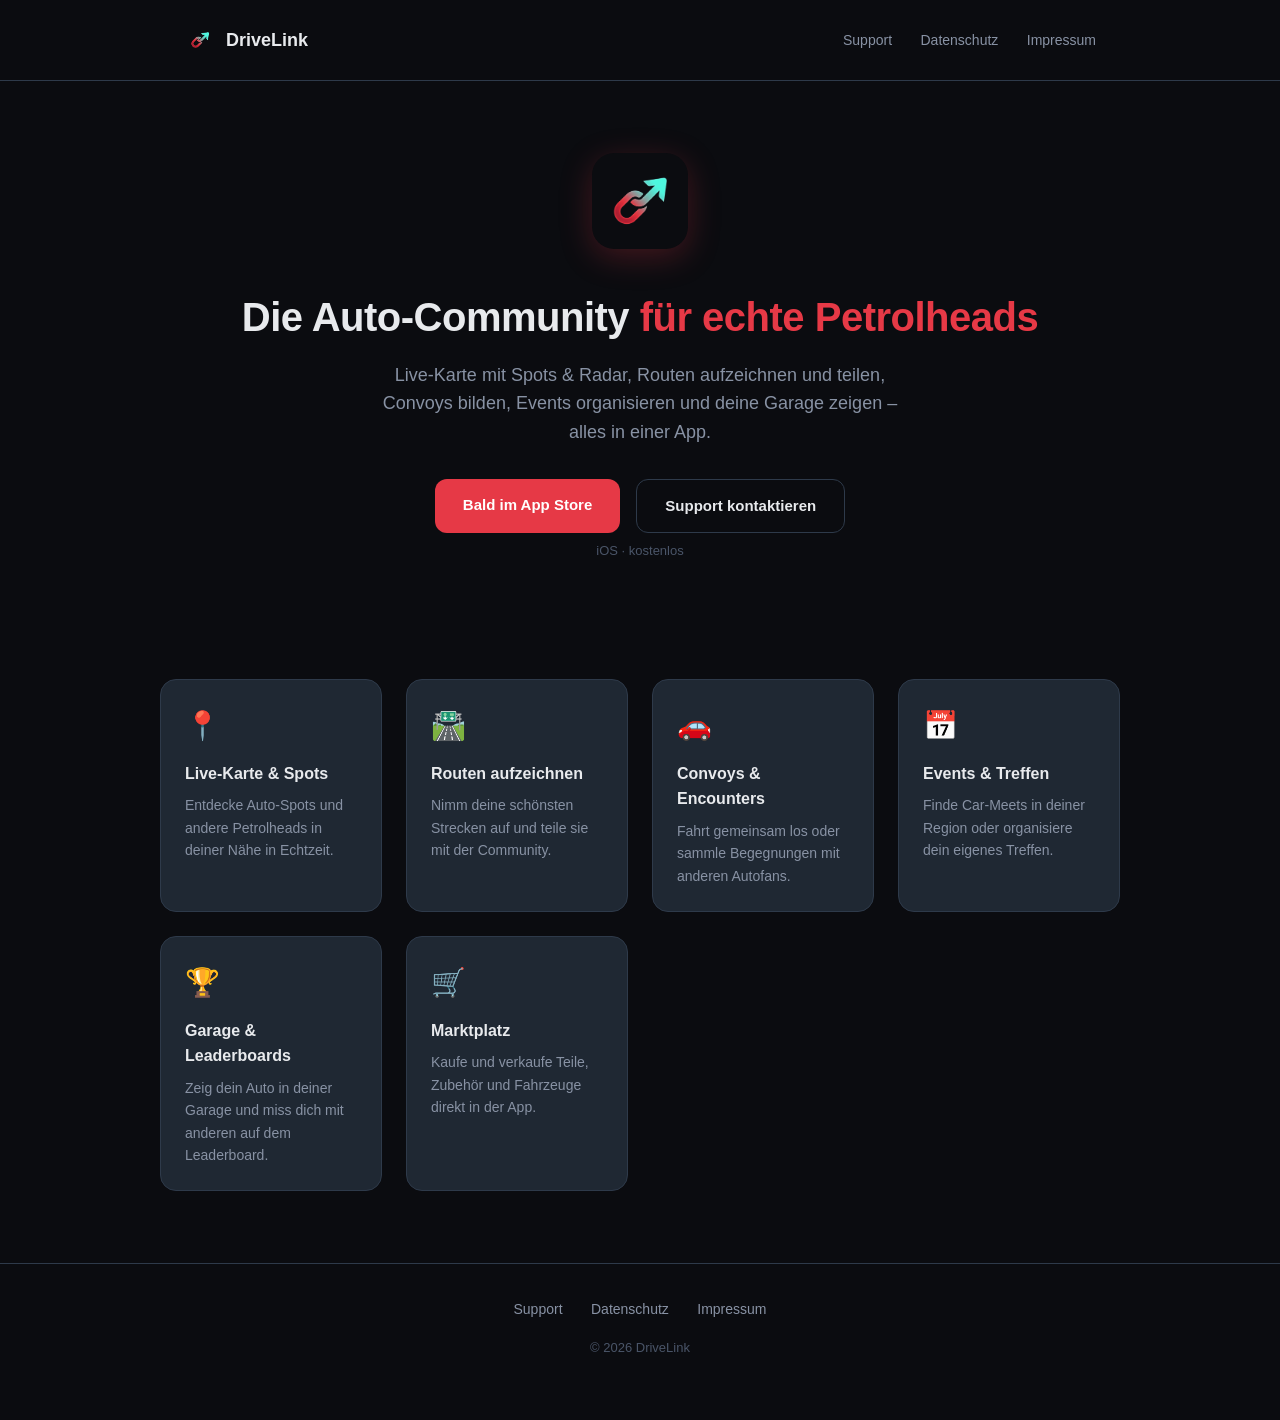
==== index.html @ 8417117f "Initial DriveLink landing page (Support, Datenschutz, Impressum)" ====
<!DOCTYPE html>
<html lang="de">
<head>
  <meta charset="UTF-8">
  <meta name="viewport" content="width=device-width, initial-scale=1.0">
  <title>DriveLink – Die Auto-Community für echte Petrolheads</title>
  <meta name="description" content="DriveLink ist die Social-App für Autoenthusiasten: Live-Karte mit Spots, Routen teilen, Convoys, Events, Garage und mehr.">
  <link rel="icon" type="image/png" href="assets/drivelink-logo.png">
  <link rel="apple-touch-icon" href="assets/drivelink-logo.png">
  <link rel="stylesheet" href="styles.css">
</head>
<body>

  <header class="site">
    <div class="wrap">
      <div class="brand">
        <img src="assets/drivelink-logo.png" alt="DriveLink Logo">
        DriveLink
      </div>
      <nav class="site">
        <a href="support.html">Support</a>
        <a href="datenschutz.html">Datenschutz</a>
        <a href="impressum.html">Impressum</a>
      </nav>
    </div>
  </header>

  <main>
    <section class="hero wrap">
      <img class="logo" src="assets/drivelink-logo.png" alt="DriveLink App Icon">
      <h1>Die Auto-Community <span>für echte Petrolheads</span></h1>
      <p class="tagline">Live-Karte mit Spots &amp; Radar, Routen aufzeichnen und teilen, Convoys bilden, Events organisieren und deine Garage zeigen – alles in einer App.</p>
      <div class="cta-row">
        <a class="btn btn-primary" href="https://apps.apple.com/app/id6761045574">Bald im App Store</a>
        <a class="btn btn-secondary" href="support.html">Support kontaktieren</a>
      </div>
      <p class="badge">iOS · kostenlos</p>
    </section>

    <section class="features wrap">
      <div class="feature">
        <div class="icon">📍</div>
        <h3>Live-Karte &amp; Spots</h3>
        <p>Entdecke Auto-Spots und andere Petrolheads in deiner Nähe in Echtzeit.</p>
      </div>
      <div class="feature">
        <div class="icon">🛣️</div>
        <h3>Routen aufzeichnen</h3>
        <p>Nimm deine schönsten Strecken auf und teile sie mit der Community.</p>
      </div>
      <div class="feature">
        <div class="icon">🚗</div>
        <h3>Convoys &amp; Encounters</h3>
        <p>Fahrt gemeinsam los oder sammle Begegnungen mit anderen Autofans.</p>
      </div>
      <div class="feature">
        <div class="icon">📅</div>
        <h3>Events &amp; Treffen</h3>
        <p>Finde Car-Meets in deiner Region oder organisiere dein eigenes Treffen.</p>
      </div>
      <div class="feature">
        <div class="icon">🏆</div>
        <h3>Garage &amp; Leaderboards</h3>
        <p>Zeig dein Auto in deiner Garage und miss dich mit anderen auf dem Leaderboard.</p>
      </div>
      <div class="feature">
        <div class="icon">🛒</div>
        <h3>Marktplatz</h3>
        <p>Kaufe und verkaufe Teile, Zubehör und Fahrzeuge direkt in der App.</p>
      </div>
    </section>
  </main>

  <footer class="site">
    <div class="wrap">
      <div class="links">
        <a href="support.html">Support</a>
        <a href="datenschutz.html">Datenschutz</a>
        <a href="impressum.html">Impressum</a>
      </div>
      <p class="copy">© 2026 DriveLink</p>
    </div>
  </footer>

</body>
</html>
---- styles.css ----
:root {
  --dark: #0B0C10;
  --slate: #1F2833;
  --border: #2E3A4A;
  --red: #E63946;
  --teal: #45A29E;
  --text-primary: #E8EAED;
  --text-secondary: #8892A4;
  --text-muted: #4A5568;
}

* { box-sizing: border-box; }

html { scroll-behavior: smooth; }

body {
  margin: 0;
  background: var(--dark);
  color: var(--text-primary);
  font-family: -apple-system, BlinkMacSystemFont, 'Segoe UI', Roboto, Helvetica, Arial, sans-serif;
  line-height: 1.6;
}

a { color: var(--teal); text-decoration: none; }
a:hover { text-decoration: underline; }

.wrap {
  max-width: 960px;
  margin: 0 auto;
  padding: 0 24px;
}

header.site {
  padding: 24px 0;
  border-bottom: 1px solid var(--border);
}

header.site .wrap {
  display: flex;
  align-items: center;
  justify-content: space-between;
}

.brand {
  display: flex;
  align-items: center;
  gap: 10px;
  font-weight: 700;
  font-size: 18px;
  color: var(--text-primary);
}

.brand img { width: 32px; height: 32px; border-radius: 8px; }

nav.site a {
  color: var(--text-secondary);
  margin-left: 24px;
  font-size: 14px;
  font-weight: 500;
}
nav.site a:hover { color: var(--text-primary); text-decoration: none; }

.hero {
  padding: 72px 0 56px;
  text-align: center;
}

.hero img.logo {
  width: 96px;
  height: 96px;
  border-radius: 22px;
  margin-bottom: 28px;
  box-shadow: 0 8px 32px rgba(230, 57, 70, 0.25);
}

.hero h1 {
  font-size: 40px;
  font-weight: 800;
  margin: 0 0 12px;
  letter-spacing: -0.5px;
}

.hero h1 span { color: var(--red); }

.hero p.tagline {
  font-size: 18px;
  color: var(--text-secondary);
  max-width: 520px;
  margin: 0 auto 32px;
}

.cta-row {
  display: flex;
  gap: 16px;
  justify-content: center;
  flex-wrap: wrap;
}

.btn {
  display: inline-block;
  padding: 14px 28px;
  border-radius: 12px;
  font-weight: 700;
  font-size: 15px;
}

.btn-primary {
  background: var(--red);
  color: #fff;
}
.btn-primary:hover { background: #C1121F; text-decoration: none; }

.btn-secondary {
  background: transparent;
  color: var(--text-primary);
  border: 1px solid var(--border);
}
.btn-secondary:hover { border-color: var(--teal); text-decoration: none; }

.badge {
  display: inline-block;
  margin-top: 8px;
  font-size: 13px;
  color: var(--text-muted);
}

.features {
  padding: 48px 0 72px;
  display: grid;
  grid-template-columns: repeat(auto-fit, minmax(220px, 1fr));
  gap: 24px;
}

.feature {
  background: var(--slate);
  border: 1px solid var(--border);
  border-radius: 16px;
  padding: 24px;
}

.feature .icon {
  font-size: 28px;
  margin-bottom: 12px;
}

.feature h3 {
  margin: 0 0 8px;
  font-size: 16px;
  color: var(--text-primary);
}

.feature p {
  margin: 0;
  font-size: 14px;
  color: var(--text-secondary);
}

footer.site {
  border-top: 1px solid var(--border);
  padding: 32px 0 48px;
  text-align: center;
}

footer.site .links a {
  margin: 0 12px;
  font-size: 14px;
  color: var(--text-secondary);
}

footer.site .copy {
  margin-top: 16px;
  font-size: 13px;
  color: var(--text-muted);
}

/* Content pages (Support, Datenschutz, Impressum) */
main.page {
  padding: 56px 0 80px;
}

main.page h1 {
  font-size: 32px;
  margin-bottom: 8px;
}

main.page .updated {
  color: var(--text-muted);
  font-size: 13px;
  margin-bottom: 40px;
}

main.page h2 {
  font-size: 20px;
  margin-top: 40px;
  color: var(--text-primary);
  border-bottom: 1px solid var(--border);
  padding-bottom: 8px;
}

main.page p, main.page li {
  color: var(--text-secondary);
  font-size: 15px;
}

main.page a { color: var(--teal); }

main.page ul { padding-left: 20px; }

.contact-box {
  background: var(--slate);
  border: 1px solid var(--border);
  border-radius: 16px;
  padding: 24px;
  margin-top: 16px;
}

.contact-box a { font-weight: 600; }

@media (max-width: 600px) {
  .hero h1 { font-size: 30px; }
  .hero { padding: 48px 0 40px; }
}
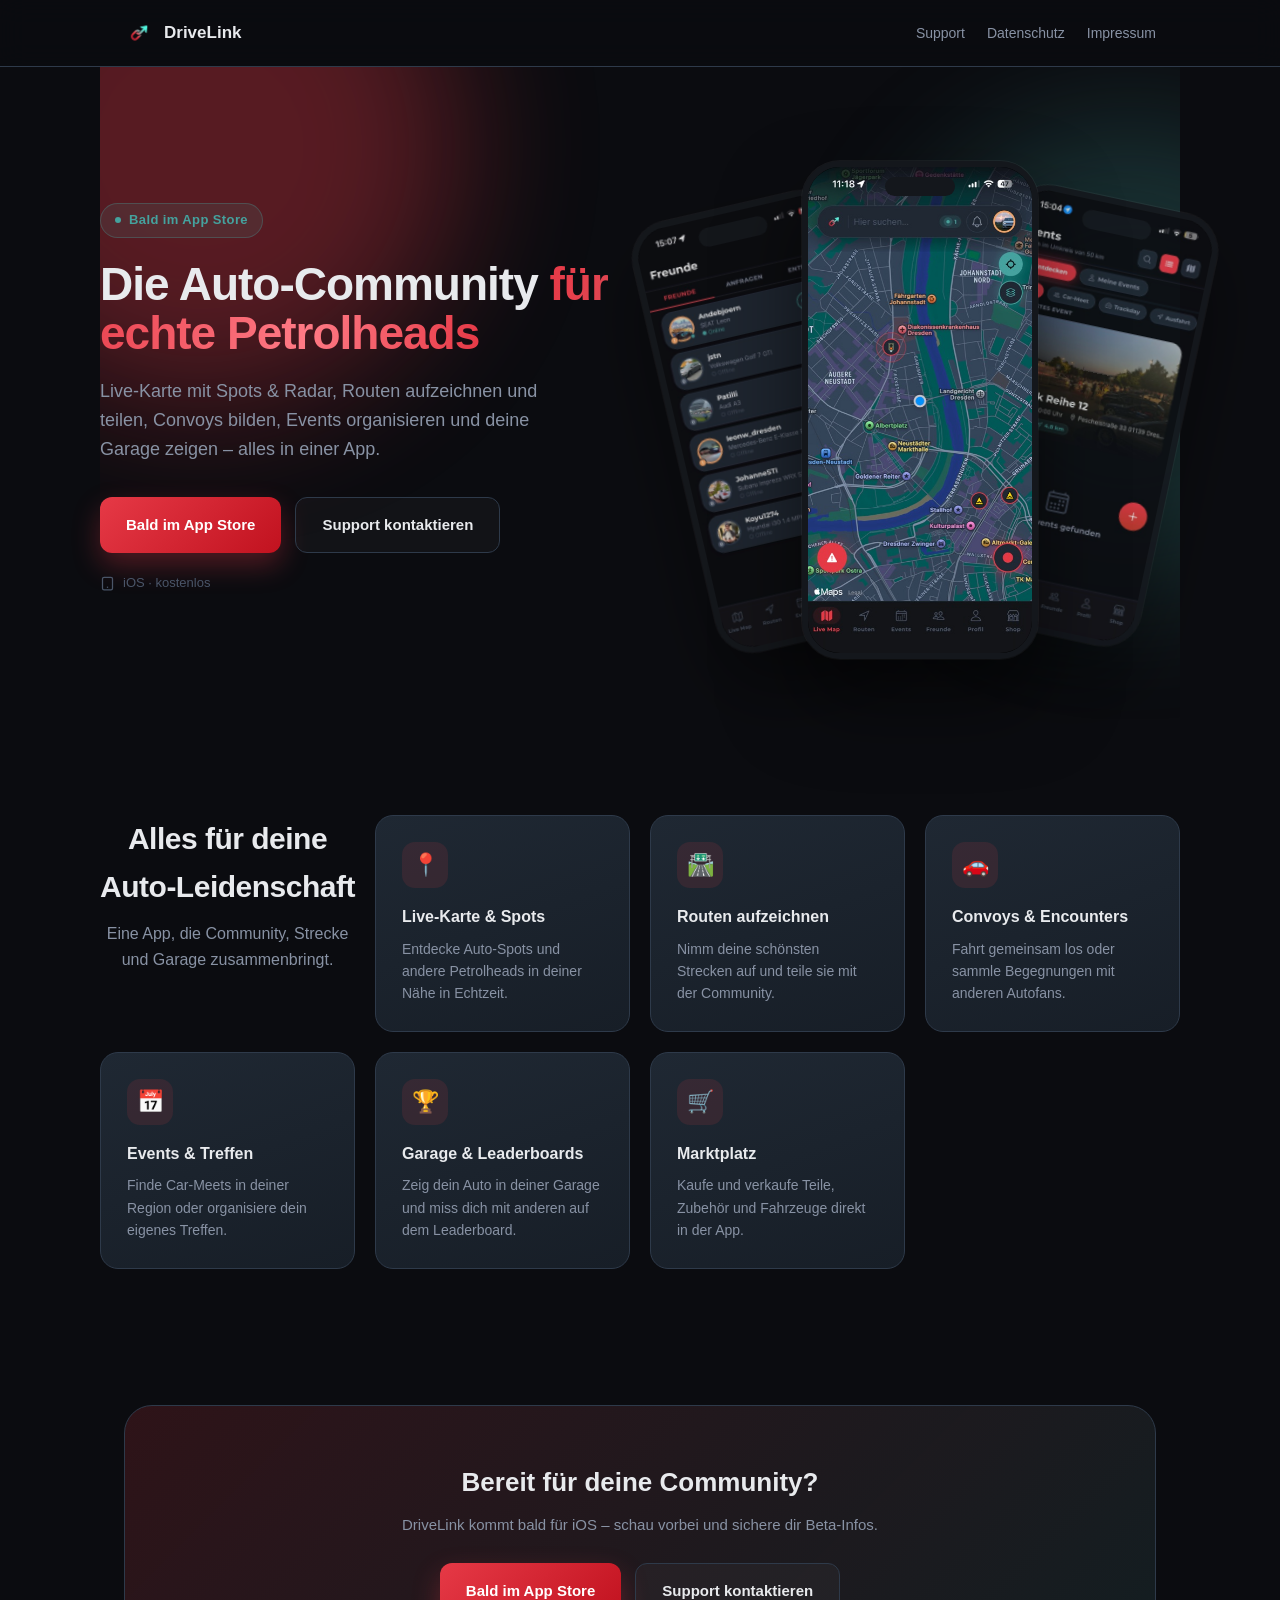
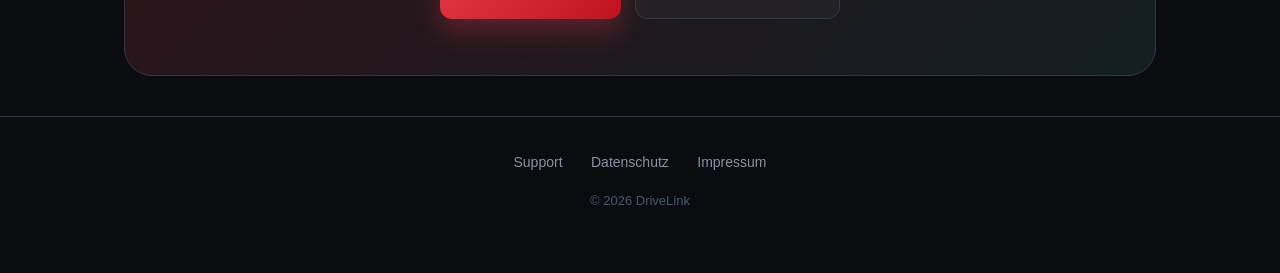
==== commit 54090ca6: "Landing Page überarbeitet: echte App-Screenshots, Phone-Mockups, Parallax - Header responsiv gefixt " ====
--- a/index.html
+++ b/index.html
@@ -13,10 +13,10 @@
 
   <header class="site">
     <div class="wrap">
-      <div class="brand">
+      <a href="index.html" class="brand">
         <img src="assets/drivelink-logo.png" alt="DriveLink Logo">
         DriveLink
-      </div>
+      </a>
       <nav class="site">
         <a href="support.html">Support</a>
         <a href="datenschutz.html">Datenschutz</a>
@@ -27,17 +27,46 @@
 
   <main>
     <section class="hero wrap">
-      <img class="logo" src="assets/drivelink-logo.png" alt="DriveLink App Icon">
-      <h1>Die Auto-Community <span>für echte Petrolheads</span></h1>
-      <p class="tagline">Live-Karte mit Spots &amp; Radar, Routen aufzeichnen und teilen, Convoys bilden, Events organisieren und deine Garage zeigen – alles in einer App.</p>
-      <div class="cta-row">
-        <a class="btn btn-primary" href="https://apps.apple.com/app/id6761045574">Bald im App Store</a>
-        <a class="btn btn-secondary" href="support.html">Support kontaktieren</a>
+      <div class="bg-decor">
+        <div class="blob blob-red" data-parallax="0.15"></div>
+        <div class="blob blob-teal" data-parallax="0.28"></div>
       </div>
-      <p class="badge">iOS · kostenlos</p>
+
+      <div class="hero-copy">
+        <div class="eyebrow"><span class="dot"></span> Bald im App Store</div>
+        <h1>Die Auto-Community <span>für echte Petrolheads</span></h1>
+        <p class="tagline">Live-Karte mit Spots &amp; Radar, Routen aufzeichnen und teilen, Convoys bilden, Events organisieren und deine Garage zeigen – alles in einer App.</p>
+        <div class="cta-row">
+          <a class="btn btn-primary" href="https://apps.apple.com/app/id6761045574">
+            Bald im App Store
+          </a>
+          <a class="btn btn-secondary" href="support.html">Support kontaktieren</a>
+        </div>
+        <p class="badge">
+          <svg width="15" height="15" viewBox="0 0 24 24" fill="none" stroke="currentColor" stroke-width="2"><path d="M17.5 2h-11A2.5 2.5 0 0 0 4 4.5v15A2.5 2.5 0 0 0 6.5 22h11a2.5 2.5 0 0 0 2.5-2.5v-15A2.5 2.5 0 0 0 17.5 2z"/><path d="M11 18h2"/></svg>
+          iOS · kostenlos
+        </p>
+      </div>
+
+      <div class="hero-visual">
+        <div class="phone-mock phone-left" data-parallax="0.1">
+          <img src="assets/screenshot-friends.jpg" alt="DriveLink Freunde-Screen">
+        </div>
+        <div class="phone-mock phone-center" data-parallax="0.22">
+          <img src="assets/screenshot-map.jpg" alt="DriveLink Live-Karte mit Spots und Radar-Warnungen">
+        </div>
+        <div class="phone-mock phone-right" data-parallax="0.14">
+          <img src="assets/screenshot-events.jpg" alt="DriveLink Events-Screen">
+        </div>
+      </div>
     </section>
 
     <section class="features wrap">
+      <div class="section-head">
+        <h2>Alles für deine Auto-Leidenschaft</h2>
+        <p>Eine App, die Community, Strecke und Garage zusammenbringt.</p>
+      </div>
+
       <div class="feature">
         <div class="icon">📍</div>
         <h3>Live-Karte &amp; Spots</h3>
@@ -69,6 +98,17 @@
         <p>Kaufe und verkaufe Teile, Zubehör und Fahrzeuge direkt in der App.</p>
       </div>
     </section>
+
+    <section class="wrap">
+      <div class="cta-band">
+        <h2>Bereit für deine Community?</h2>
+        <p>DriveLink kommt bald für iOS – schau vorbei und sichere dir Beta-Infos.</p>
+        <div class="cta-row" style="justify-content:center;">
+          <a class="btn btn-primary" href="https://apps.apple.com/app/id6761045574">Bald im App Store</a>
+          <a class="btn btn-secondary" href="support.html">Support kontaktieren</a>
+        </div>
+      </div>
+    </section>
   </main>
 
   <footer class="site">
@@ -82,5 +122,6 @@
     </div>
   </footer>
 
+  <script src="script.js"></script>
 </body>
 </html>
--- a/styles.css
+++ b/styles.css
@@ -1,8 +1,11 @@
 :root {
   --dark: #0B0C10;
+  --dark-2: #08090c;
   --slate: #1F2833;
+  --slate-2: #171E27;
   --border: #2E3A4A;
   --red: #E63946;
+  --red-2: #C1121F;
   --teal: #45A29E;
   --text-primary: #E8EAED;
   --text-secondary: #8892A4;
@@ -11,7 +14,9 @@
 
 * { box-sizing: border-box; }
 
-html { scroll-behavior: smooth; }
+html {
+  scroll-behavior: smooth;
+}
 
 body {
   margin: 0;
@@ -19,19 +24,29 @@
   color: var(--text-primary);
   font-family: -apple-system, BlinkMacSystemFont, 'Segoe UI', Roboto, Helvetica, Arial, sans-serif;
   line-height: 1.6;
+  overflow-x: hidden;
 }
 
 a { color: var(--teal); text-decoration: none; }
 a:hover { text-decoration: underline; }
 
 .wrap {
-  max-width: 960px;
+  max-width: 1080px;
   margin: 0 auto;
   padding: 0 24px;
-}
+  position: relative;
+}
+
+/* ── Header ─────────────────────────────────────────── */
 
 header.site {
-  padding: 24px 0;
+  position: sticky;
+  top: 0;
+  z-index: 50;
+  padding: 18px 0;
+  background: rgba(11, 12, 16, 0.72);
+  backdrop-filter: blur(14px);
+  -webkit-backdrop-filter: blur(14px);
   border-bottom: 1px solid var(--border);
 }
 
@@ -39,6 +54,9 @@
   display: flex;
   align-items: center;
   justify-content: space-between;
+  flex-wrap: wrap;
+  row-gap: 10px;
+  column-gap: 16px;
 }
 
 .brand {
@@ -46,101 +64,300 @@
   align-items: center;
   gap: 10px;
   font-weight: 700;
-  font-size: 18px;
+  font-size: 17px;
   color: var(--text-primary);
-}
-
-.brand img { width: 32px; height: 32px; border-radius: 8px; }
+  flex-shrink: 0;
+}
+
+.brand img { width: 30px; height: 30px; border-radius: 8px; }
+
+nav.site {
+  display: flex;
+  align-items: center;
+  gap: 22px;
+  flex-wrap: wrap;
+}
 
 nav.site a {
   color: var(--text-secondary);
-  margin-left: 24px;
   font-size: 14px;
   font-weight: 500;
+  white-space: nowrap;
 }
 nav.site a:hover { color: var(--text-primary); text-decoration: none; }
 
+@media (max-width: 560px) {
+  header.site .wrap {
+    justify-content: center;
+    text-align: center;
+  }
+  nav.site {
+    width: 100%;
+    justify-content: center;
+    gap: 8px 18px;
+  }
+}
+
+/* ── Background decoration / parallax blobs ────────────── */
+
+.bg-decor {
+  position: absolute;
+  inset: 0;
+  overflow: hidden;
+  pointer-events: none;
+  z-index: 0;
+}
+
+.blob {
+  position: absolute;
+  border-radius: 50%;
+  filter: blur(70px);
+  opacity: 0.35;
+  will-change: transform;
+}
+.blob-red {
+  width: 520px; height: 520px;
+  background: var(--red);
+  top: -180px; left: -160px;
+}
+.blob-teal {
+  width: 460px; height: 460px;
+  background: var(--teal);
+  top: 60px; right: -180px;
+  opacity: 0.28;
+}
+
+@media (max-width: 700px) {
+  .blob-red { width: 320px; height: 320px; top: -120px; left: -120px; }
+  .blob-teal { width: 300px; height: 300px; top: 200px; right: -140px; }
+}
+
+/* ── Hero ───────────────────────────────────────────── */
+
 .hero {
-  padding: 72px 0 56px;
-  text-align: center;
-}
-
-.hero img.logo {
-  width: 96px;
-  height: 96px;
-  border-radius: 22px;
-  margin-bottom: 28px;
-  box-shadow: 0 8px 32px rgba(230, 57, 70, 0.25);
+  position: relative;
+  padding: 88px 0 64px;
+  display: grid;
+  grid-template-columns: 1.05fr 0.95fr;
+  align-items: center;
+  gap: 32px;
+}
+
+.hero-copy { position: relative; z-index: 2; }
+
+.eyebrow {
+  display: inline-flex;
+  align-items: center;
+  gap: 8px;
+  font-size: 13px;
+  font-weight: 700;
+  letter-spacing: 0.4px;
+  color: var(--teal);
+  background: rgba(69, 162, 158, 0.12);
+  border: 1px solid rgba(69, 162, 158, 0.3);
+  padding: 6px 14px;
+  border-radius: 999px;
+  margin-bottom: 22px;
+}
+.eyebrow .dot {
+  width: 6px; height: 6px; border-radius: 50%;
+  background: var(--teal);
 }
 
 .hero h1 {
-  font-size: 40px;
+  font-size: 46px;
   font-weight: 800;
-  margin: 0 0 12px;
-  letter-spacing: -0.5px;
-}
-
-.hero h1 span { color: var(--red); }
+  margin: 0 0 18px;
+  letter-spacing: -1px;
+  line-height: 1.08;
+}
+
+.hero h1 span {
+  background: linear-gradient(100deg, var(--red), #ff7a85 60%, var(--red));
+  -webkit-background-clip: text;
+  background-clip: text;
+  color: transparent;
+}
 
 .hero p.tagline {
   font-size: 18px;
   color: var(--text-secondary);
-  max-width: 520px;
-  margin: 0 auto 32px;
+  max-width: 480px;
+  margin: 0 0 34px;
 }
 
 .cta-row {
   display: flex;
-  gap: 16px;
-  justify-content: center;
+  gap: 14px;
   flex-wrap: wrap;
 }
 
 .btn {
-  display: inline-block;
-  padding: 14px 28px;
+  display: inline-flex;
+  align-items: center;
+  gap: 8px;
+  padding: 15px 26px;
   border-radius: 12px;
   font-weight: 700;
   font-size: 15px;
-}
+  transition: transform 0.18s ease, box-shadow 0.18s ease, background 0.18s ease, border-color 0.18s ease;
+}
+.btn:hover { transform: translateY(-2px); text-decoration: none; }
 
 .btn-primary {
-  background: var(--red);
+  background: linear-gradient(135deg, var(--red), var(--red-2));
   color: #fff;
-}
-.btn-primary:hover { background: #C1121F; text-decoration: none; }
+  box-shadow: 0 12px 28px rgba(230, 57, 70, 0.32);
+}
+.btn-primary:hover { box-shadow: 0 16px 36px rgba(230, 57, 70, 0.42); }
 
 .btn-secondary {
-  background: transparent;
+  background: rgba(255, 255, 255, 0.03);
   color: var(--text-primary);
   border: 1px solid var(--border);
 }
-.btn-secondary:hover { border-color: var(--teal); text-decoration: none; }
+.btn-secondary:hover { border-color: var(--teal); }
 
 .badge {
-  display: inline-block;
-  margin-top: 8px;
+  display: flex;
+  align-items: center;
+  gap: 8px;
+  margin-top: 20px;
   font-size: 13px;
   color: var(--text-muted);
 }
+.badge svg { flex-shrink: 0; }
+
+/* ── Hero phone mockups ─────────────────────────────── */
+
+.hero-visual {
+  position: relative;
+  z-index: 2;
+  min-height: 500px;
+}
+
+.phone-mock {
+  position: absolute;
+  width: 210px;
+  border-radius: 38px;
+  overflow: hidden;
+  background: #000;
+  border: 6px solid #14171c;
+  box-shadow:
+    0 40px 80px rgba(0, 0, 0, 0.55),
+    0 0 0 1px rgba(255, 255, 255, 0.06);
+  will-change: transform;
+}
+
+.phone-mock::before {
+  content: '';
+  position: absolute;
+  top: 10px; left: 50%;
+  transform: translateX(-50%);
+  width: 70px; height: 19px;
+  background: #14171c;
+  border-radius: 12px;
+  z-index: 2;
+}
+
+.phone-mock img {
+  display: block;
+  width: 100%;
+  height: auto;
+}
+
+/* Drei-Phone-Fächer: Live-Karte vorne/mittig als Blickfang, Freunde &
+   Events schräg dahinter links/rechts. */
+.phone-left {
+  top: 46px; left: -2%;
+  transform: rotate(-13deg);
+  opacity: 0.88;
+  z-index: 1;
+}
+.phone-center {
+  width: 236px;
+  top: 6px; left: 24%;
+  transform: rotate(0deg);
+  z-index: 3;
+}
+.phone-right {
+  top: 40px; left: 58%;
+  transform: rotate(12deg);
+  opacity: 0.9;
+  z-index: 2;
+}
+
+@media (max-width: 900px) {
+  .hero { grid-template-columns: 1fr; text-align: center; padding-top: 56px; }
+  .hero-copy { display: flex; flex-direction: column; align-items: center; }
+  .hero p.tagline { margin-left: auto; margin-right: auto; }
+  .cta-row { justify-content: center; }
+  .badge { justify-content: center; }
+  .hero-visual { min-height: 420px; margin-top: 12px; }
+  .phone-mock { width: 168px; }
+  .phone-center { width: 188px; }
+  .phone-left  { left: 4%;  top: 30px; }
+  .phone-center{ left: 32%; top: 0; }
+  .phone-right { left: 58%; top: 26px; }
+}
+
+@media (max-width: 460px) {
+  .hero h1 { font-size: 34px; }
+  .hero-visual { min-height: 360px; }
+  .phone-mock { width: 132px; }
+  .phone-center { width: 150px; }
+  .phone-left  { left: 2%;  top: 26px; }
+  .phone-center{ left: 30%; top: 0; }
+  .phone-right { left: 60%; top: 22px; }
+}
+
+/* ── Features ───────────────────────────────────────── */
+
+.section-head {
+  text-align: center;
+  max-width: 560px;
+  margin: 0 auto 44px;
+}
+.section-head h2 {
+  font-size: 30px;
+  font-weight: 800;
+  margin: 0 0 10px;
+  letter-spacing: -0.5px;
+}
+.section-head p {
+  color: var(--text-secondary);
+  font-size: 16px;
+  margin: 0;
+}
 
 .features {
-  padding: 48px 0 72px;
+  position: relative;
+  padding: 96px 0 40px;
   display: grid;
-  grid-template-columns: repeat(auto-fit, minmax(220px, 1fr));
-  gap: 24px;
+  grid-template-columns: repeat(auto-fit, minmax(230px, 1fr));
+  gap: 20px;
 }
 
 .feature {
-  background: var(--slate);
+  background: linear-gradient(160deg, var(--slate), var(--slate-2));
   border: 1px solid var(--border);
-  border-radius: 16px;
-  padding: 24px;
+  border-radius: 18px;
+  padding: 26px;
+  transition: transform 0.25s ease, border-color 0.25s ease, box-shadow 0.25s ease;
+}
+.feature:hover {
+  transform: translateY(-4px);
+  border-color: rgba(230, 57, 70, 0.35);
+  box-shadow: 0 20px 40px rgba(0, 0, 0, 0.35);
 }
 
 .feature .icon {
-  font-size: 28px;
-  margin-bottom: 12px;
+  width: 46px; height: 46px;
+  display: flex; align-items: center; justify-content: center;
+  font-size: 22px;
+  border-radius: 13px;
+  margin-bottom: 16px;
+  background: rgba(230, 57, 70, 0.12);
 }
 
 .feature h3 {
@@ -155,6 +372,31 @@
   color: var(--text-secondary);
 }
 
+/* ── Bottom CTA band ────────────────────────────────── */
+
+.cta-band {
+  position: relative;
+  margin: 96px 0 40px;
+  padding: 56px 32px;
+  border-radius: 28px;
+  text-align: center;
+  background: linear-gradient(135deg, rgba(230, 57, 70, 0.16), rgba(69, 162, 158, 0.12));
+  border: 1px solid var(--border);
+  overflow: hidden;
+}
+.cta-band h2 {
+  font-size: 26px;
+  margin: 0 0 10px;
+  font-weight: 800;
+}
+.cta-band p {
+  color: var(--text-secondary);
+  margin: 0 0 26px;
+  font-size: 15px;
+}
+
+/* ── Footer ─────────────────────────────────────────── */
+
 footer.site {
   border-top: 1px solid var(--border);
   padding: 32px 0 48px;
@@ -173,9 +415,12 @@
   color: var(--text-muted);
 }
 
-/* Content pages (Support, Datenschutz, Impressum) */
+/* ── Content pages (Support, Datenschutz, Impressum) ───── */
+
 main.page {
   padding: 56px 0 80px;
+  position: relative;
+  z-index: 1;
 }
 
 main.page h1 {
@@ -216,7 +461,7 @@
 
 .contact-box a { font-weight: 600; }
 
-@media (max-width: 600px) {
-  .hero h1 { font-size: 30px; }
-  .hero { padding: 48px 0 40px; }
-}
+@media (prefers-reduced-motion: reduce) {
+  html { scroll-behavior: auto; }
+  .blob, .phone-mock { transition: none !important; }
+}
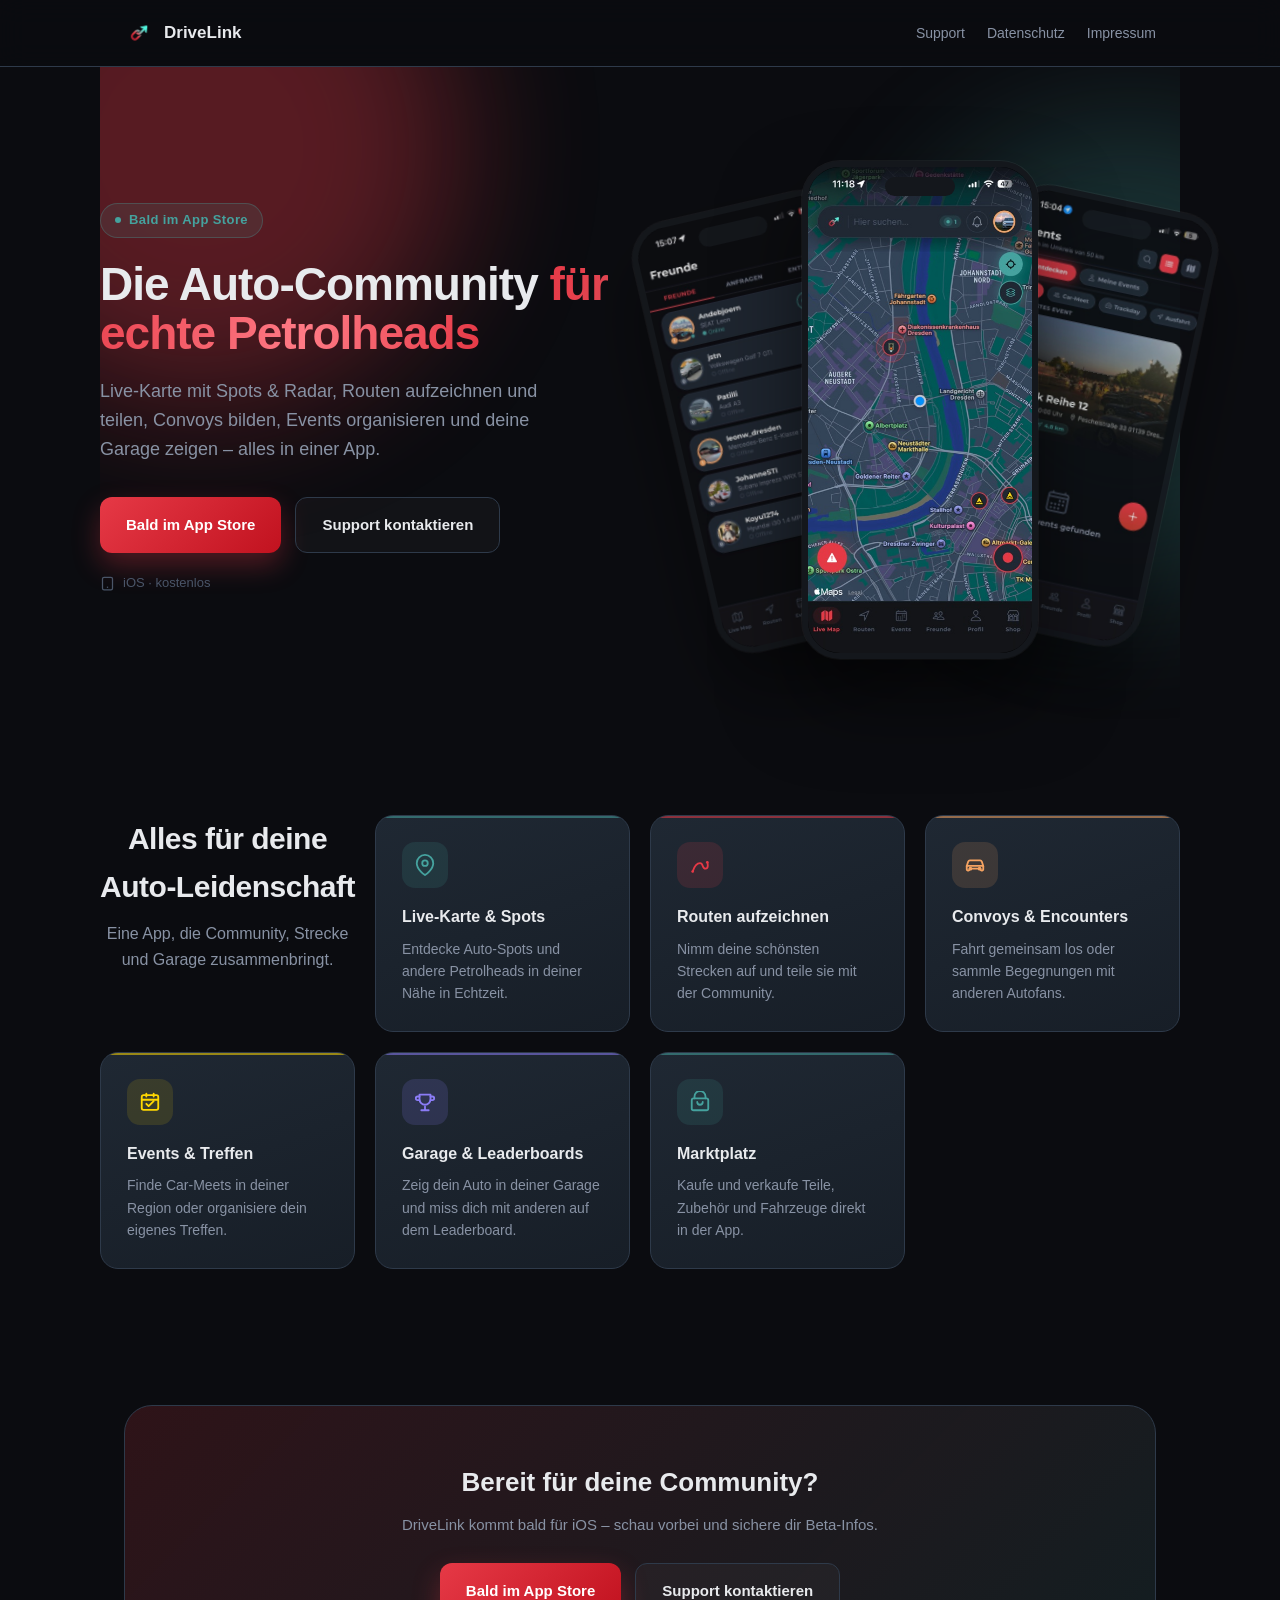
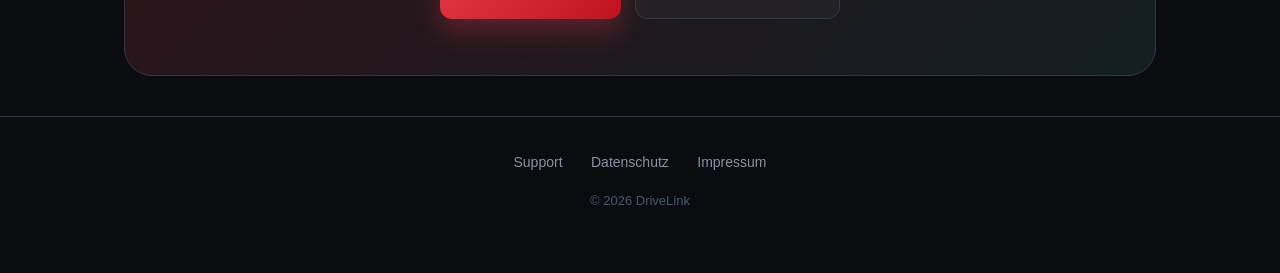
==== commit 30f09aef: "Feature-Icons: SVG statt Emoji, je eigene Akzentfarbe - Emoji-Icons durch saubere Linien-SVGs ersetz" ====
--- a/index.html
+++ b/index.html
@@ -67,33 +67,45 @@
         <p>Eine App, die Community, Strecke und Garage zusammenbringt.</p>
       </div>
 
-      <div class="feature">
-        <div class="icon">📍</div>
+      <div class="feature" style="--accent: var(--teal); --accent-soft: var(--teal-soft);">
+        <div class="icon">
+          <svg width="22" height="22" viewBox="0 0 24 24" fill="none" stroke="currentColor" stroke-width="2" stroke-linecap="round" stroke-linejoin="round"><path d="M21 10c0 7-9 13-9 13s-9-6-9-13a9 9 0 0 1 18 0z"/><circle cx="12" cy="10" r="3"/></svg>
+        </div>
         <h3>Live-Karte &amp; Spots</h3>
         <p>Entdecke Auto-Spots und andere Petrolheads in deiner Nähe in Echtzeit.</p>
       </div>
-      <div class="feature">
-        <div class="icon">🛣️</div>
+      <div class="feature" style="--accent: var(--red); --accent-soft: var(--red-soft);">
+        <div class="icon">
+          <svg width="22" height="22" viewBox="0 0 24 24" fill="none" stroke="currentColor" stroke-width="2" stroke-linecap="round" stroke-linejoin="round"><path d="M4 19c2-6 4-9 8-9s2 6 6 6 2-7 2-7"/><circle cx="4" cy="19" r="1.4" fill="currentColor" stroke="none"/><circle cx="20" cy="9" r="1.4" fill="currentColor" stroke="none"/></svg>
+        </div>
         <h3>Routen aufzeichnen</h3>
         <p>Nimm deine schönsten Strecken auf und teile sie mit der Community.</p>
       </div>
-      <div class="feature">
-        <div class="icon">🚗</div>
+      <div class="feature" style="--accent: var(--warning); --accent-soft: var(--warning-soft);">
+        <div class="icon">
+          <svg width="22" height="22" viewBox="0 0 24 24" fill="none" stroke="currentColor" stroke-width="2" stroke-linecap="round" stroke-linejoin="round"><path d="M3 13l1.6-4.8A2 2 0 0 1 6.5 7h11a2 2 0 0 1 1.9 1.2L21 13"/><path d="M3 13h18v4a1 1 0 0 1-1 1h-1a1 1 0 0 1-1-1v-1H6v1a1 1 0 0 1-1 1H4a1 1 0 0 1-1-1v-4z"/><circle cx="7" cy="16" r="1"/><circle cx="17" cy="16" r="1"/></svg>
+        </div>
         <h3>Convoys &amp; Encounters</h3>
         <p>Fahrt gemeinsam los oder sammle Begegnungen mit anderen Autofans.</p>
       </div>
-      <div class="feature">
-        <div class="icon">📅</div>
+      <div class="feature" style="--accent: var(--gold); --accent-soft: var(--gold-soft);">
+        <div class="icon">
+          <svg width="22" height="22" viewBox="0 0 24 24" fill="none" stroke="currentColor" stroke-width="2" stroke-linecap="round" stroke-linejoin="round"><rect x="3" y="4.5" width="18" height="16" rx="2"/><path d="M3 9.5h18M8 3v3M16 3v3"/><path d="M8 14l2.5 2.5L16 11"/></svg>
+        </div>
         <h3>Events &amp; Treffen</h3>
         <p>Finde Car-Meets in deiner Region oder organisiere dein eigenes Treffen.</p>
       </div>
-      <div class="feature">
-        <div class="icon">🏆</div>
+      <div class="feature" style="--accent: var(--purple); --accent-soft: var(--purple-soft);">
+        <div class="icon">
+          <svg width="22" height="22" viewBox="0 0 24 24" fill="none" stroke="currentColor" stroke-width="2" stroke-linecap="round" stroke-linejoin="round"><path d="M8 21h8M12 17v4"/><path d="M6 4h12v5a6 6 0 0 1-12 0V4z"/><path d="M6 6H4a2 2 0 0 0 0 4h2M18 6h2a2 2 0 0 1 0 4h-2"/></svg>
+        </div>
         <h3>Garage &amp; Leaderboards</h3>
         <p>Zeig dein Auto in deiner Garage und miss dich mit anderen auf dem Leaderboard.</p>
       </div>
-      <div class="feature">
-        <div class="icon">🛒</div>
+      <div class="feature" style="--accent: var(--teal); --accent-soft: var(--teal-soft);">
+        <div class="icon">
+          <svg width="22" height="22" viewBox="0 0 24 24" fill="none" stroke="currentColor" stroke-width="2" stroke-linecap="round" stroke-linejoin="round"><path d="M6 8V6a6 6 0 0 1 12 0v2"/><rect x="3" y="8" width="18" height="13" rx="2"/><path d="M9 12a3 3 0 0 0 6 0"/></svg>
+        </div>
         <h3>Marktplatz</h3>
         <p>Kaufe und verkaufe Teile, Zubehör und Fahrzeuge direkt in der App.</p>
       </div>
--- a/styles.css
+++ b/styles.css
@@ -6,7 +6,15 @@
   --border: #2E3A4A;
   --red: #E63946;
   --red-2: #C1121F;
+  --red-soft: rgba(230, 57, 70, 0.14);
   --teal: #45A29E;
+  --teal-soft: rgba(69, 162, 158, 0.14);
+  --warning: #F4A261;
+  --warning-soft: rgba(244, 162, 97, 0.14);
+  --gold: #FFD700;
+  --gold-soft: rgba(255, 215, 0, 0.12);
+  --purple: #8B7CF6;
+  --purple-soft: rgba(139, 124, 246, 0.16);
   --text-primary: #E8EAED;
   --text-secondary: #8892A4;
   --text-muted: #4A5568;
@@ -339,25 +347,35 @@
 }
 
 .feature {
+  position: relative;
   background: linear-gradient(160deg, var(--slate), var(--slate-2));
   border: 1px solid var(--border);
   border-radius: 18px;
   padding: 26px;
+  overflow: hidden;
   transition: transform 0.25s ease, border-color 0.25s ease, box-shadow 0.25s ease;
+}
+.feature::before {
+  content: '';
+  position: absolute;
+  top: 0; left: 0; right: 0;
+  height: 2px;
+  background: var(--accent);
+  opacity: 0.55;
 }
 .feature:hover {
   transform: translateY(-4px);
-  border-color: rgba(230, 57, 70, 0.35);
+  border-color: var(--accent);
   box-shadow: 0 20px 40px rgba(0, 0, 0, 0.35);
 }
 
 .feature .icon {
   width: 46px; height: 46px;
   display: flex; align-items: center; justify-content: center;
-  font-size: 22px;
+  color: var(--accent);
   border-radius: 13px;
   margin-bottom: 16px;
-  background: rgba(230, 57, 70, 0.12);
+  background: var(--accent-soft);
 }
 
 .feature h3 {
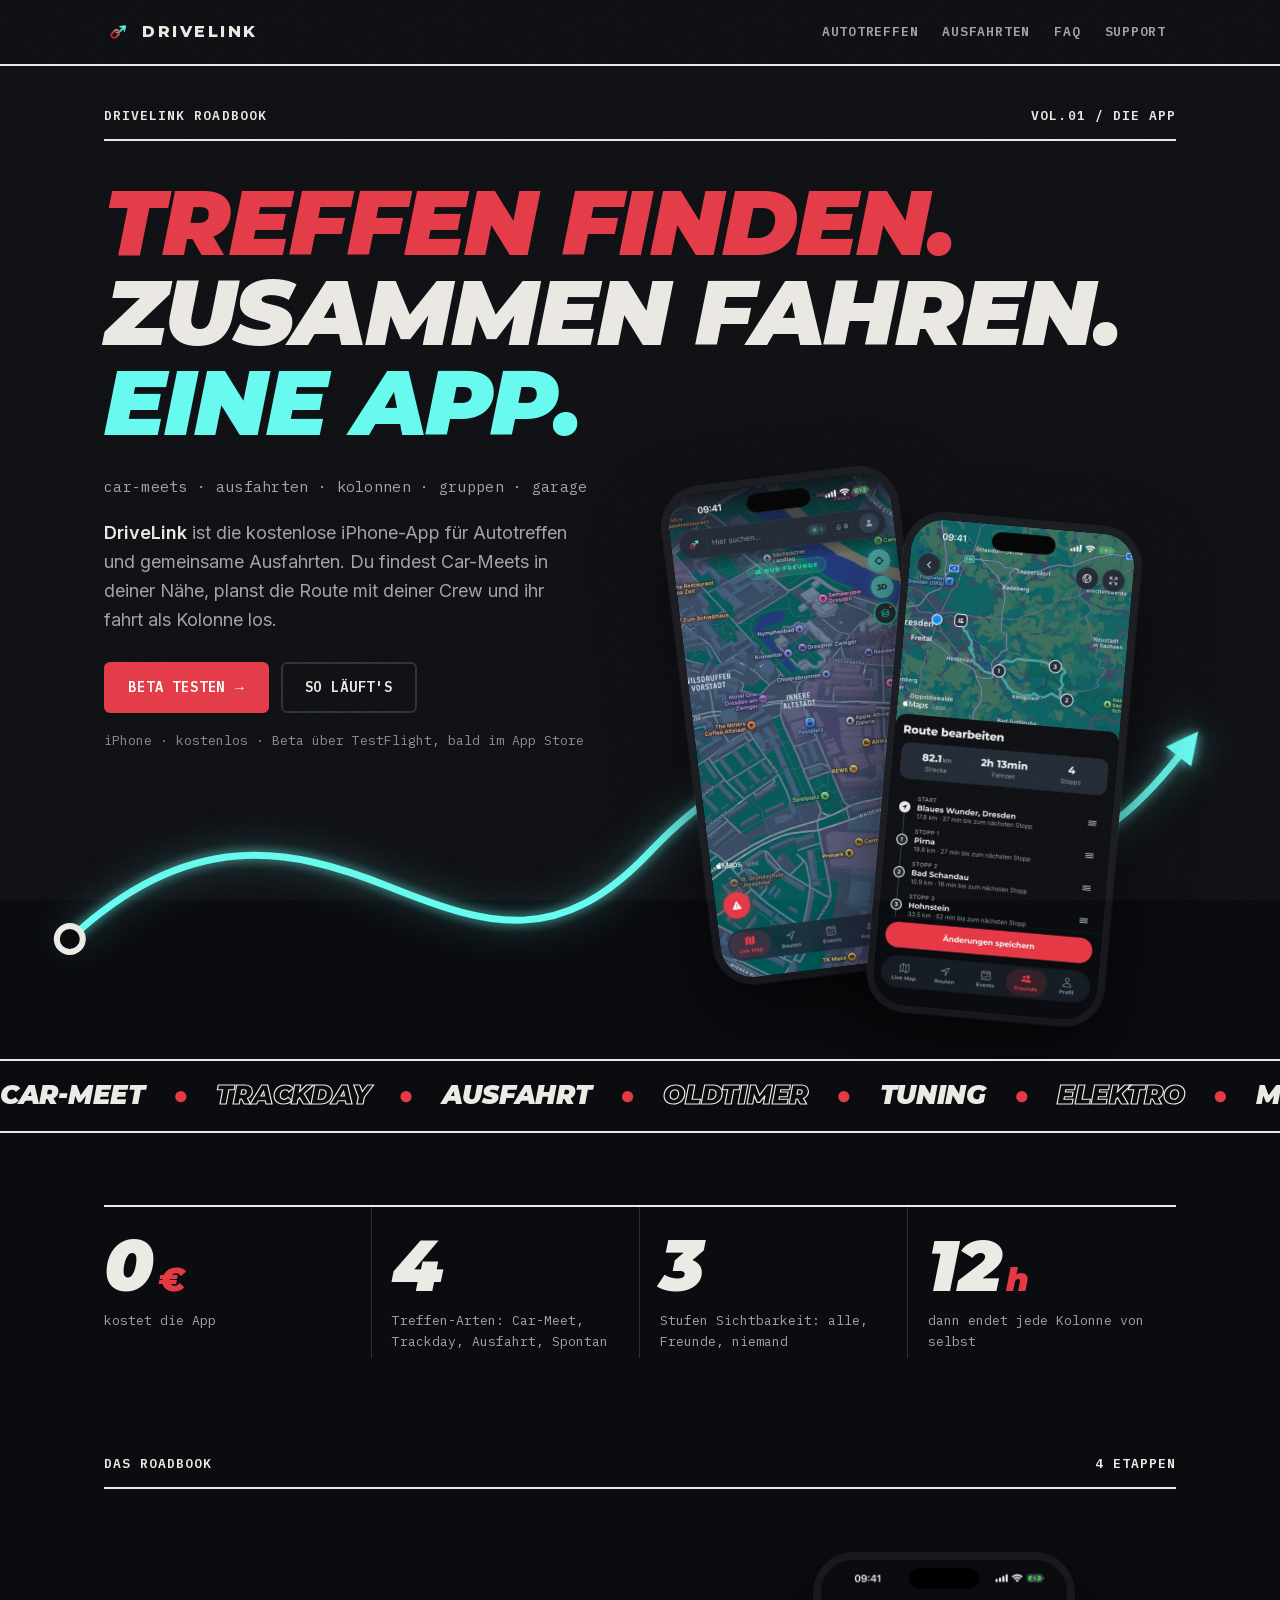
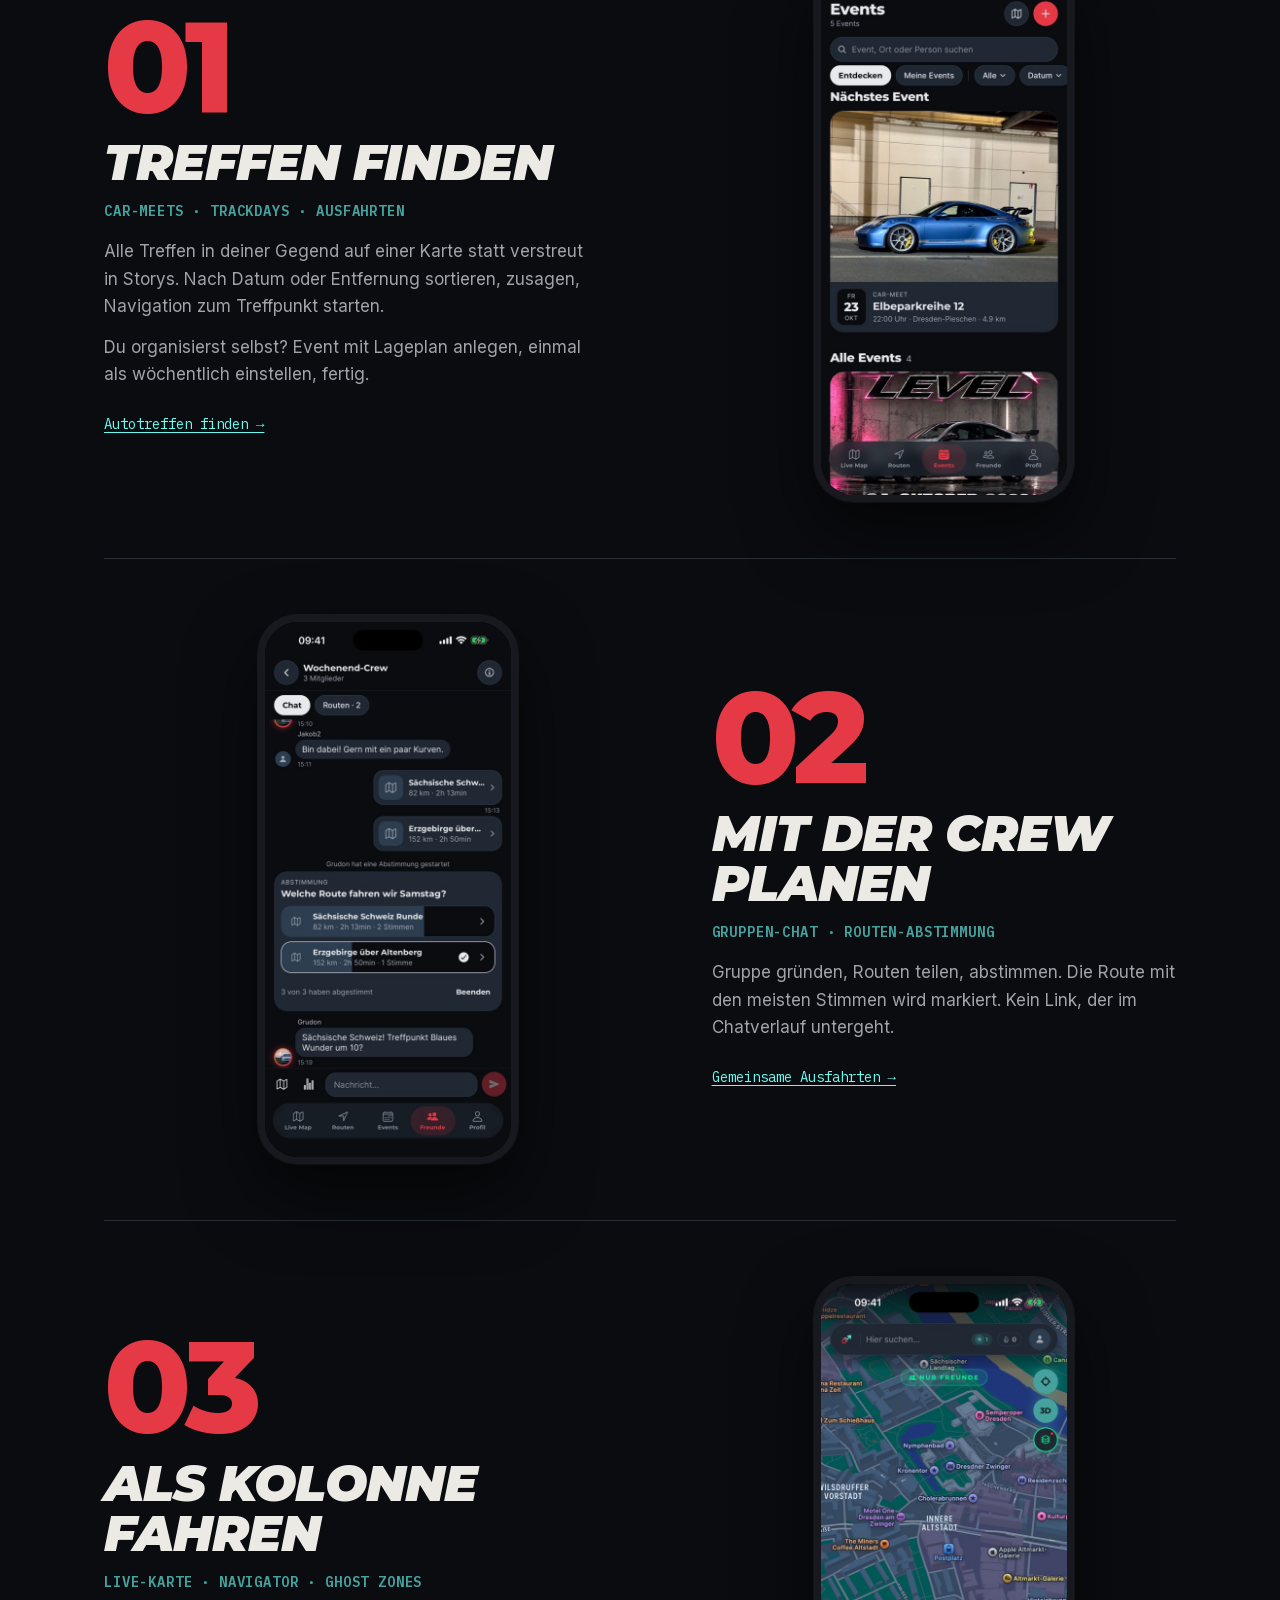
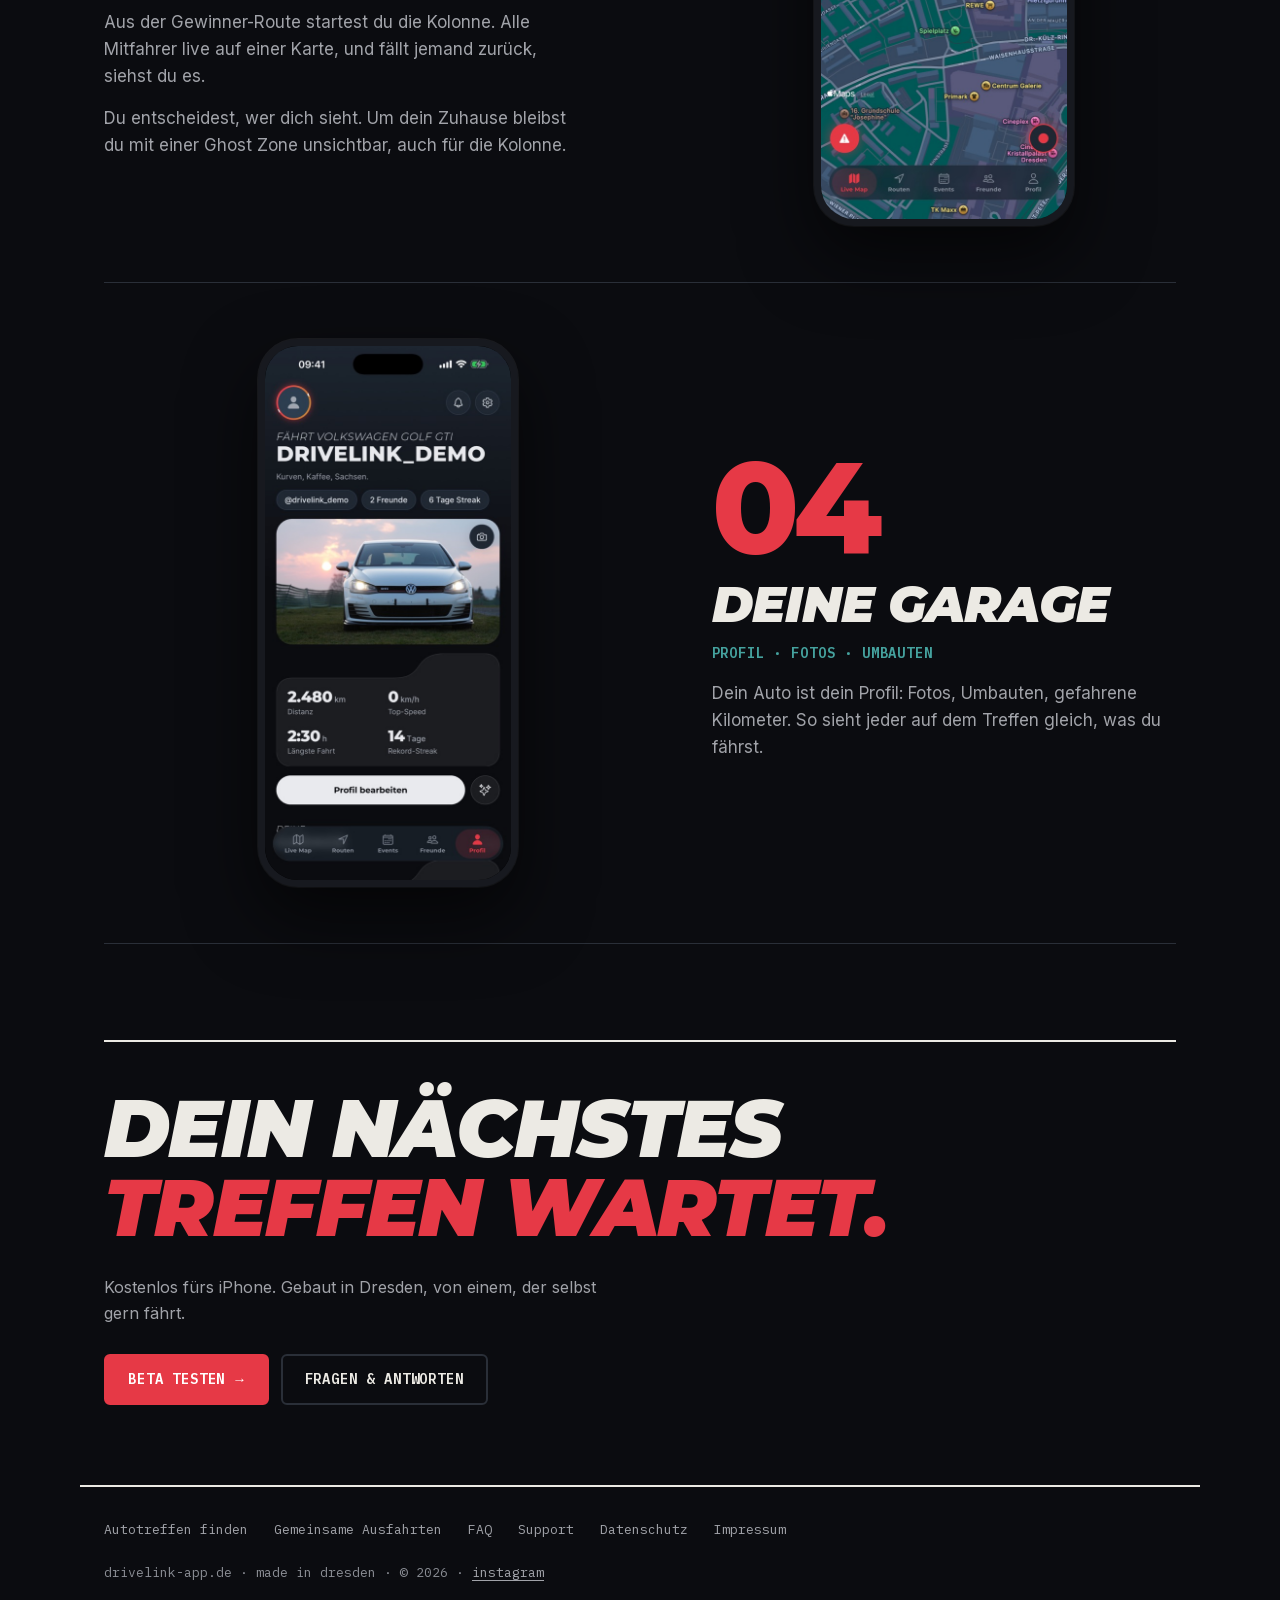
==== commit 7530de31: "Website: Roadbook-Design, Themenseiten, SEO und TestFlight-Link - Neue Seiten: Autotreffen finden, G" ====
--- a/index.html
+++ b/index.html
@@ -3,134 +3,234 @@
 <head>
   <meta charset="UTF-8">
   <meta name="viewport" content="width=device-width, initial-scale=1.0">
-  <title>DriveLink – Die Auto-Community für echte Petrolheads</title>
-  <meta name="description" content="DriveLink ist die Social-App für Autoenthusiasten: Live-Karte mit Spots, Routen teilen, Convoys, Events, Garage und mehr.">
-  <link rel="icon" type="image/png" href="assets/drivelink-logo.png">
-  <link rel="apple-touch-icon" href="assets/drivelink-logo.png">
+  <title>DriveLink – App für Autotreffen &amp; gemeinsame Ausfahrten (iPhone)</title>
+  <meta name="description" content="Kostenlose iPhone-App für Autotreffen und gemeinsame Ausfahrten: Car-Meets in deiner Nähe finden, Routen planen und als Kolonne fahren.">
+  <link rel="canonical" href="https://drivelink-app.de/">
+  <!-- Nach App-Store-Freigabe wieder rein: <meta name="apple-itunes-app" content="app-id=6761045574"> -->
+  <meta name="theme-color" content="#0B0C10">
+  <meta property="og:type" content="website">
+  <meta property="og:site_name" content="DriveLink">
+  <meta property="og:title" content="DriveLink – App für Autotreffen &amp; gemeinsame Ausfahrten">
+  <meta property="og:description" content="Car-Meets finden, Routen planen, als Kolonne fahren. Kostenlos fürs iPhone.">
+  <meta property="og:url" content="https://drivelink-app.de/">
+  <meta property="og:image" content="https://drivelink-app.de/assets/screens/planer.jpg">
+  <meta property="og:locale" content="de_DE">
+  <link rel="icon" type="image/png" href="assets/drivelink-logo-180.png">
+  <link rel="apple-touch-icon" href="assets/drivelink-logo-180.png">
+  <link rel="preload" href="assets/fonts/montserrat-900i.woff2" as="font" type="font/woff2" crossorigin>
   <link rel="stylesheet" href="styles.css">
+  <script>document.documentElement.classList.add('js');</script>
+  <script type="application/ld+json">
+  {
+    "@context": "https://schema.org",
+    "@graph": [
+      {
+        "@type": "MobileApplication",
+        "@id": "https://drivelink-app.de/#app",
+        "name": "DriveLink",
+        "alternateName": "DriveLink – Auto-Community",
+        "description": "Kostenlose iPhone-App für Autotreffen und gemeinsame Ausfahrten: Car-Meets, Tuning- und Oldtimer-Treffen in der Nähe finden, Events anlegen, Routen planen und aufzeichnen, in Gruppen abstimmen und als Kolonne mit Live-Karte fahren.",
+        "url": "https://drivelink-app.de/",
+        "downloadUrl": "https://testflight.apple.com/join/Xghwh1vr",
+        "operatingSystem": "iOS",
+        "applicationCategory": "SocialNetworkingApplication",
+        "inLanguage": ["de", "en"],
+        "image": "https://drivelink-app.de/assets/drivelink-logo.png",
+        "screenshot": [
+          "https://drivelink-app.de/assets/screens/planer.jpg",
+          "https://drivelink-app.de/assets/screens/events.jpg",
+          "https://drivelink-app.de/assets/screens/gruppe.jpg",
+          "https://drivelink-app.de/assets/screens/karte-3d.jpg",
+          "https://drivelink-app.de/assets/screens/garage.jpg"
+        ],
+        "featureList": [
+          "Autotreffen und Car-Meets in der Nähe finden",
+          "Events anlegen, auch wiederkehrend und mit Lageplan",
+          "Routen planen und aufzeichnen",
+          "Gruppen mit Chat und Routen-Abstimmung",
+          "Kolonnen mit Live-Karte aller Mitfahrer",
+          "Ghost Zones und einstellbare Sichtbarkeit"
+        ],
+        "offers": { "@type": "Offer", "price": "0", "priceCurrency": "EUR" },
+        "publisher": { "@id": "https://drivelink-app.de/#org" }
+      },
+      {
+        "@type": "Organization",
+        "@id": "https://drivelink-app.de/#org",
+        "name": "DriveLink",
+        "url": "https://drivelink-app.de/",
+        "logo": "https://drivelink-app.de/assets/drivelink-logo.png",
+        "email": "support.drivelink.app@gmail.com",
+        "sameAs": [
+          "https://www.instagram.com/drivelink.app/"
+        ]
+      },
+      {
+        "@type": "WebSite",
+        "@id": "https://drivelink-app.de/#website",
+        "name": "DriveLink",
+        "url": "https://drivelink-app.de/",
+        "inLanguage": "de",
+        "publisher": { "@id": "https://drivelink-app.de/#org" }
+      }
+    ]
+  }
+  </script>
 </head>
 <body>
+
 
   <header class="site">
     <div class="wrap">
       <a href="index.html" class="brand">
-        <img src="assets/drivelink-logo.png" alt="DriveLink Logo">
+        <img src="assets/drivelink-logo-180.png" alt="" width="28" height="28">
         DriveLink
       </a>
-      <nav class="site">
+      <nav class="site" aria-label="Hauptmenü">
+        <a href="autotreffen-finden.html">Autotreffen</a>
+        <a href="gemeinsame-ausfahrten.html">Ausfahrten</a>
+        <a href="faq.html">FAQ</a>
         <a href="support.html">Support</a>
-        <a href="datenschutz.html">Datenschutz</a>
-        <a href="impressum.html">Impressum</a>
       </nav>
     </div>
   </header>
 
   <main>
-    <section class="hero wrap">
-      <div class="bg-decor">
-        <div class="blob blob-red" data-parallax="0.15"></div>
-        <div class="blob blob-teal" data-parallax="0.28"></div>
-      </div>
-
-      <div class="hero-copy">
-        <div class="eyebrow"><span class="dot"></span> Bald im App Store</div>
-        <h1>Die Auto-Community <span>für echte Petrolheads</span></h1>
-        <p class="tagline">Live-Karte mit Spots &amp; Radar, Routen aufzeichnen und teilen, Convoys bilden, Events organisieren und deine Garage zeigen – alles in einer App.</p>
-        <div class="cta-row">
-          <a class="btn btn-primary" href="https://apps.apple.com/app/id6761045574">
-            Bald im App Store
-          </a>
-          <a class="btn btn-secondary" href="support.html">Support kontaktieren</a>
-        </div>
-        <p class="badge">
-          <svg width="15" height="15" viewBox="0 0 24 24" fill="none" stroke="currentColor" stroke-width="2"><path d="M17.5 2h-11A2.5 2.5 0 0 0 4 4.5v15A2.5 2.5 0 0 0 6.5 22h11a2.5 2.5 0 0 0 2.5-2.5v-15A2.5 2.5 0 0 0 17.5 2z"/><path d="M11 18h2"/></svg>
-          iOS · kostenlos
-        </p>
-      </div>
-
-      <div class="hero-visual">
-        <div class="phone-mock phone-left" data-parallax="0.1">
-          <img src="assets/screenshot-friends.jpg" alt="DriveLink Freunde-Screen">
-        </div>
-        <div class="phone-mock phone-center" data-parallax="0.22">
-          <img src="assets/screenshot-map.jpg" alt="DriveLink Live-Karte mit Spots und Radar-Warnungen">
-        </div>
-        <div class="phone-mock phone-right" data-parallax="0.14">
-          <img src="assets/screenshot-events.jpg" alt="DriveLink Events-Screen">
+    <section class="hero">
+      <div class="wrap">
+        <svg class="route-svg" data-draw viewBox="0 0 1200 300" preserveAspectRatio="xMidYMax meet" aria-hidden="true">
+          <path class="glow draw" pathLength="1" d="M30 262 C 150 150, 250 170, 350 210 S 520 270, 610 175 S 770 70, 870 130 S 1040 205, 1140 78"
+                fill="none" stroke="#66FCF1" stroke-width="7" stroke-linecap="round"/>
+          <circle cx="30" cy="262" r="13" fill="#0B0C10" stroke="#ECEAE4" stroke-width="6"/>
+          <g transform="translate(1140 78) rotate(-52)">
+            <polygon class="glow draw-end" points="-2,-16 30,0 -2,16" fill="#66FCF1"/>
+          </g>
+        </svg>
+
+        <div class="rb-bar"><span>DriveLink Roadbook</span><span>Vol.01 / Die App</span></div>
+
+        <h1 class="mega anim">
+          <span class="l c-red">Treffen finden.</span>
+          <span class="l c-line">Zusammen fahren.</span>
+          <span class="l c-teal">Eine App.</span>
+        </h1>
+
+        <div class="hero-grid">
+          <div>
+            <p class="kicker-line">car-meets · ausfahrten · kolonnen · gruppen · garage</p>
+            <p class="lead"><strong>DriveLink</strong> ist die kostenlose iPhone-App für Autotreffen und gemeinsame Ausfahrten. Du findest Car-Meets in deiner Nähe, planst die Route mit deiner Crew und ihr fahrt als Kolonne los.</p>
+            <div class="cta-row">
+              <a class="btn btn-primary" href="https://testflight.apple.com/join/Xghwh1vr">Beta testen <span class="arr" aria-hidden="true">→</span></a>
+              <a class="btn btn-secondary" href="#roadbook">So läuft's</a>
+            </div>
+            <p class="fine">iPhone · kostenlos · Beta über TestFlight, bald im App Store</p>
+          </div>
+
+          <div class="hero-visual">
+            <div class="phone phone-a float-a">
+              <img src="assets/screens/karte-3d.jpg" alt="DriveLink Live-Karte von Dresden mit Spots und Sichtbarkeit „Nur Freunde“" width="506" height="1100">
+            </div>
+            <div class="phone phone-b float-b">
+              <img src="assets/screens/planer.jpg" alt="DriveLink Routenplaner: Tour von Dresden durch die Sächsische Schweiz, 82 km mit 4 Stopps" width="506" height="1100" fetchpriority="high">
+            </div>
+          </div>
         </div>
       </div>
     </section>
 
-    <section class="features wrap">
-      <div class="section-head">
-        <h2>Alles für deine Auto-Leidenschaft</h2>
-        <p>Eine App, die Community, Strecke und Garage zusammenbringt.</p>
+    <div class="ticker" role="img" aria-label="Car-Meet, Trackday, Ausfahrt, Oldtimer, Tuning, Elektro, Motorrad, Spontan, Kolonne">
+      <div class="ticker-track" aria-hidden="true">
+        <span>Car-Meet</span><span class="dot">●</span><span class="alt">Trackday</span><span class="dot">●</span><span>Ausfahrt</span><span class="dot">●</span><span class="alt">Oldtimer</span><span class="dot">●</span><span>Tuning</span><span class="dot">●</span><span class="alt">Elektro</span><span class="dot">●</span><span>Motorrad</span><span class="dot">●</span><span class="alt">Spontan</span><span class="dot">●</span><span>Kolonne</span><span class="dot">●</span>
+        <span>Car-Meet</span><span class="dot">●</span><span class="alt">Trackday</span><span class="dot">●</span><span>Ausfahrt</span><span class="dot">●</span><span class="alt">Oldtimer</span><span class="dot">●</span><span>Tuning</span><span class="dot">●</span><span class="alt">Elektro</span><span class="dot">●</span><span>Motorrad</span><span class="dot">●</span><span class="alt">Spontan</span><span class="dot">●</span><span>Kolonne</span><span class="dot">●</span>
       </div>
-
-      <div class="feature" style="--accent: var(--teal); --accent-soft: var(--teal-soft);">
-        <div class="icon">
-          <svg width="22" height="22" viewBox="0 0 24 24" fill="none" stroke="currentColor" stroke-width="2" stroke-linecap="round" stroke-linejoin="round"><path d="M21 10c0 7-9 13-9 13s-9-6-9-13a9 9 0 0 1 18 0z"/><circle cx="12" cy="10" r="3"/></svg>
+    </div>
+
+    <div class="wrap">
+      <section class="specs reveal" aria-label="DriveLink in Zahlen">
+        <div class="spec"><span class="num"><span data-count="0">0</span><small>€</small></span><span class="lbl">kostet die App</span></div>
+        <div class="spec"><span class="num"><span data-count="4">4</span></span><span class="lbl">Treffen-Arten: Car-Meet, Trackday, Ausfahrt, Spontan</span></div>
+        <div class="spec"><span class="num"><span data-count="3">3</span></span><span class="lbl">Stufen Sichtbarkeit: alle, Freunde, niemand</span></div>
+        <div class="spec"><span class="num"><span data-count="12">12</span><small>h</small></span><span class="lbl">dann endet jede Kolonne von selbst</span></div>
+      </section>
+
+      <section class="stages" id="roadbook">
+        <div class="rb-bar"><span>Das Roadbook</span><span>4 Etappen</span></div>
+
+        <article class="stage">
+          <div class="stage-copy reveal">
+            <span class="stage-no">01</span>
+            <h2>Treffen finden</h2>
+            <p class="meta">Car-Meets · Trackdays · Ausfahrten</p>
+            <p>Alle Treffen in deiner Gegend auf einer Karte statt verstreut in Storys. Nach Datum oder Entfernung sortieren, zusagen, Navigation zum Treffpunkt starten.</p>
+            <p>Du organisierst selbst? Event mit Lageplan anlegen, einmal als wöchentlich einstellen, fertig.</p>
+            <a class="more" href="autotreffen-finden.html">Autotreffen finden →</a>
+          </div>
+          <div class="stage-shot reveal d1">
+            <div class="phone"><img src="assets/screens/events.jpg" alt="DriveLink Events: nächstes Car-Meet in Dresden mit Datum und Entfernung" width="506" height="1100" loading="lazy"></div>
+          </div>
+        </article>
+
+        <article class="stage flip">
+          <div class="stage-copy reveal">
+            <span class="stage-no">02</span>
+            <h2>Mit der Crew planen</h2>
+            <p class="meta">Gruppen-Chat · Routen-Abstimmung</p>
+            <p>Gruppe gründen, Routen teilen, abstimmen. Die Route mit den meisten Stimmen wird markiert. Kein Link, der im Chatverlauf untergeht.</p>
+            <a class="more" href="gemeinsame-ausfahrten.html">Gemeinsame Ausfahrten →</a>
+          </div>
+          <div class="stage-shot reveal d1">
+            <div class="phone"><img src="assets/screens/gruppe.jpg" alt="DriveLink Gruppen-Chat mit Abstimmung: Welche Route fahren wir Samstag?" width="506" height="1100" loading="lazy"></div>
+          </div>
+        </article>
+
+        <article class="stage">
+          <div class="stage-copy reveal">
+            <span class="stage-no">03</span>
+            <h2>Als Kolonne fahren</h2>
+            <p class="meta">Live-Karte · Navigator · Ghost Zones</p>
+            <p>Aus der Gewinner-Route startest du die Kolonne. Alle Mitfahrer live auf einer Karte, und fällt jemand zurück, siehst du es.</p>
+            <p>Du entscheidest, wer dich sieht. Um dein Zuhause bleibst du mit einer Ghost Zone unsichtbar, auch für die Kolonne.</p>
+          </div>
+          <div class="stage-shot reveal d1">
+            <div class="phone"><img src="assets/screens/karte-3d.jpg" alt="DriveLink Live-Karte in 3D mit Sichtbarkeit „Nur Freunde“" width="506" height="1100" loading="lazy"></div>
+          </div>
+        </article>
+
+        <article class="stage flip">
+          <div class="stage-copy reveal">
+            <span class="stage-no">04</span>
+            <h2>Deine Garage</h2>
+            <p class="meta">Profil · Fotos · Umbauten</p>
+            <p>Dein Auto ist dein Profil: Fotos, Umbauten, gefahrene Kilometer. So sieht jeder auf dem Treffen gleich, was du fährst.</p>
+          </div>
+          <div class="stage-shot reveal d1">
+            <div class="phone"><img src="assets/screens/garage.jpg" alt="DriveLink Profil mit Garage: Volkswagen Golf GTI" width="506" height="1100" loading="lazy"></div>
+          </div>
+        </article>
+      </section>
+
+      <section class="finale reveal">
+        <h2 class="mega"><span class="l c-line">Dein nächstes</span><span class="l c-red">Treffen wartet.</span></h2>
+        <p>Kostenlos fürs iPhone. Gebaut in Dresden, von einem, der selbst gern fährt.</p>
+        <div class="cta-row">
+          <a class="btn btn-primary" href="https://testflight.apple.com/join/Xghwh1vr">Beta testen <span class="arr" aria-hidden="true">→</span></a>
+          <a class="btn btn-secondary" href="faq.html">Fragen &amp; Antworten</a>
         </div>
-        <h3>Live-Karte &amp; Spots</h3>
-        <p>Entdecke Auto-Spots und andere Petrolheads in deiner Nähe in Echtzeit.</p>
-      </div>
-      <div class="feature" style="--accent: var(--red); --accent-soft: var(--red-soft);">
-        <div class="icon">
-          <svg width="22" height="22" viewBox="0 0 24 24" fill="none" stroke="currentColor" stroke-width="2" stroke-linecap="round" stroke-linejoin="round"><path d="M4 19c2-6 4-9 8-9s2 6 6 6 2-7 2-7"/><circle cx="4" cy="19" r="1.4" fill="currentColor" stroke="none"/><circle cx="20" cy="9" r="1.4" fill="currentColor" stroke="none"/></svg>
-        </div>
-        <h3>Routen aufzeichnen</h3>
-        <p>Nimm deine schönsten Strecken auf und teile sie mit der Community.</p>
-      </div>
-      <div class="feature" style="--accent: var(--warning); --accent-soft: var(--warning-soft);">
-        <div class="icon">
-          <svg width="22" height="22" viewBox="0 0 24 24" fill="none" stroke="currentColor" stroke-width="2" stroke-linecap="round" stroke-linejoin="round"><path d="M3 13l1.6-4.8A2 2 0 0 1 6.5 7h11a2 2 0 0 1 1.9 1.2L21 13"/><path d="M3 13h18v4a1 1 0 0 1-1 1h-1a1 1 0 0 1-1-1v-1H6v1a1 1 0 0 1-1 1H4a1 1 0 0 1-1-1v-4z"/><circle cx="7" cy="16" r="1"/><circle cx="17" cy="16" r="1"/></svg>
-        </div>
-        <h3>Convoys &amp; Encounters</h3>
-        <p>Fahrt gemeinsam los oder sammle Begegnungen mit anderen Autofans.</p>
-      </div>
-      <div class="feature" style="--accent: var(--gold); --accent-soft: var(--gold-soft);">
-        <div class="icon">
-          <svg width="22" height="22" viewBox="0 0 24 24" fill="none" stroke="currentColor" stroke-width="2" stroke-linecap="round" stroke-linejoin="round"><rect x="3" y="4.5" width="18" height="16" rx="2"/><path d="M3 9.5h18M8 3v3M16 3v3"/><path d="M8 14l2.5 2.5L16 11"/></svg>
-        </div>
-        <h3>Events &amp; Treffen</h3>
-        <p>Finde Car-Meets in deiner Region oder organisiere dein eigenes Treffen.</p>
-      </div>
-      <div class="feature" style="--accent: var(--purple); --accent-soft: var(--purple-soft);">
-        <div class="icon">
-          <svg width="22" height="22" viewBox="0 0 24 24" fill="none" stroke="currentColor" stroke-width="2" stroke-linecap="round" stroke-linejoin="round"><path d="M8 21h8M12 17v4"/><path d="M6 4h12v5a6 6 0 0 1-12 0V4z"/><path d="M6 6H4a2 2 0 0 0 0 4h2M18 6h2a2 2 0 0 1 0 4h-2"/></svg>
-        </div>
-        <h3>Garage &amp; Leaderboards</h3>
-        <p>Zeig dein Auto in deiner Garage und miss dich mit anderen auf dem Leaderboard.</p>
-      </div>
-      <div class="feature" style="--accent: var(--teal); --accent-soft: var(--teal-soft);">
-        <div class="icon">
-          <svg width="22" height="22" viewBox="0 0 24 24" fill="none" stroke="currentColor" stroke-width="2" stroke-linecap="round" stroke-linejoin="round"><path d="M6 8V6a6 6 0 0 1 12 0v2"/><rect x="3" y="8" width="18" height="13" rx="2"/><path d="M9 12a3 3 0 0 0 6 0"/></svg>
-        </div>
-        <h3>Marktplatz</h3>
-        <p>Kaufe und verkaufe Teile, Zubehör und Fahrzeuge direkt in der App.</p>
-      </div>
-    </section>
-
-    <section class="wrap">
-      <div class="cta-band">
-        <h2>Bereit für deine Community?</h2>
-        <p>DriveLink kommt bald für iOS – schau vorbei und sichere dir Beta-Infos.</p>
-        <div class="cta-row" style="justify-content:center;">
-          <a class="btn btn-primary" href="https://apps.apple.com/app/id6761045574">Bald im App Store</a>
-          <a class="btn btn-secondary" href="support.html">Support kontaktieren</a>
-        </div>
-      </div>
-    </section>
+      </section>
+    </div>
   </main>
 
   <footer class="site">
     <div class="wrap">
       <div class="links">
+        <a href="autotreffen-finden.html">Autotreffen finden</a>
+        <a href="gemeinsame-ausfahrten.html">Gemeinsame Ausfahrten</a>
+        <a href="faq.html">FAQ</a>
         <a href="support.html">Support</a>
         <a href="datenschutz.html">Datenschutz</a>
         <a href="impressum.html">Impressum</a>
       </div>
-      <p class="copy">© 2026 DriveLink</p>
+      <p class="copy">drivelink-app.de · made in dresden · © 2026 · <a href="https://www.instagram.com/drivelink.app/">instagram</a></p>
     </div>
   </footer>
 
--- a/styles.css
+++ b/styles.css
@@ -1,61 +1,81 @@
+/* ============================================================
+   DriveLink Website – Stil "Night Roadbook"
+   Gleiche Handschrift wie die Instagram-Posts (marketing/instagram):
+   rote Kursiv-Versalien, leuchtende Teal-Routenlinie, Schreibmaschinen-
+   Schrift für Kopf/Fuß, Haarlinien statt Karten, leichte Körnung.
+   Farbregel wie in der App: Rot = Aktion, Teal = Strecke/Ort.
+   ============================================================ */
+
+@font-face { font-family: 'Montserrat'; font-style: normal; font-weight: 800; font-display: swap; src: url(assets/fonts/montserrat-800.woff2) format('woff2'); }
+@font-face { font-family: 'Montserrat'; font-style: italic; font-weight: 900; font-display: swap; src: url(assets/fonts/montserrat-900i.woff2) format('woff2'); }
+@font-face { font-family: 'Inter'; font-style: normal; font-weight: 400 600; font-display: swap; src: url(assets/fonts/inter-var.woff2) format('woff2'); }
+@font-face { font-family: 'Plex Mono'; font-style: normal; font-weight: 400; font-display: swap; src: url(assets/fonts/plexmono-400.woff2) format('woff2'); }
+@font-face { font-family: 'Plex Mono'; font-style: normal; font-weight: 600; font-display: swap; src: url(assets/fonts/plexmono-600.woff2) format('woff2'); }
+
 :root {
   --dark: #0B0C10;
-  --dark-2: #08090c;
-  --slate: #1F2833;
-  --slate-2: #171E27;
-  --border: #2E3A4A;
+  --slate: #15181F;
+  --border: #2A2F38;
+  --line: #ECEAE4;          /* Papierweiß – Linien & Haupttext */
+  --soft: #A1A3A9;          /* 7.6:1 auf --dark */
+  --muted: #8B8E95;         /* 5.9:1 auf --dark */
   --red: #E63946;
   --red-2: #C1121F;
-  --red-soft: rgba(230, 57, 70, 0.14);
   --teal: #45A29E;
-  --teal-soft: rgba(69, 162, 158, 0.14);
-  --warning: #F4A261;
-  --warning-soft: rgba(244, 162, 97, 0.14);
-  --gold: #FFD700;
-  --gold-soft: rgba(255, 215, 0, 0.12);
-  --purple: #8B7CF6;
-  --purple-soft: rgba(139, 124, 246, 0.16);
-  --text-primary: #E8EAED;
-  --text-secondary: #8892A4;
-  --text-muted: #4A5568;
+  --teal-glow: #66FCF1;     /* nur Routenlinie & Akzentzeile */
+
+  --display: 'Montserrat', 'Arial Black', sans-serif;
+  --text: 'Inter', -apple-system, BlinkMacSystemFont, 'Segoe UI', Roboto, sans-serif;
+  --mono: 'Plex Mono', ui-monospace, Menlo, Consolas, monospace;
 }
 
 * { box-sizing: border-box; }
-
-html {
-  scroll-behavior: smooth;
-}
+html { scroll-behavior: smooth; }
 
 body {
   margin: 0;
   background: var(--dark);
-  color: var(--text-primary);
-  font-family: -apple-system, BlinkMacSystemFont, 'Segoe UI', Roboto, Helvetica, Arial, sans-serif;
+  color: var(--line);
+  font-family: var(--text);
+  font-size: 16px;
   line-height: 1.6;
   overflow-x: hidden;
-}
-
-a { color: var(--teal); text-decoration: none; }
-a:hover { text-decoration: underline; }
+  -webkit-font-smoothing: antialiased;
+}
+
+/* Körnung wie auf den Posts – feste Ebene, fängt keine Klicks ab */
+body::after {
+  content: '';
+  position: fixed;
+  inset: 0;
+  pointer-events: none;
+  z-index: 100;
+  opacity: 0.07;
+  background-image: url("data:image/svg+xml,%3Csvg xmlns='http://www.w3.org/2000/svg' width='160' height='160'%3E%3Cfilter id='n'%3E%3CfeTurbulence type='fractalNoise' baseFrequency='0.9' numOctaves='2' stitchTiles='stitch'/%3E%3C/filter%3E%3Crect width='100%25' height='100%25' filter='url(%23n)'/%3E%3C/svg%3E");
+}
+
+a { color: var(--teal-glow); text-decoration: underline; text-decoration-thickness: 1px; text-underline-offset: 3px; }
+a:hover { color: var(--line); }
 
 .wrap {
-  max-width: 1080px;
+  max-width: 1120px;
   margin: 0 auto;
   padding: 0 24px;
   position: relative;
 }
 
-/* ── Header ─────────────────────────────────────────── */
+.mono { font-family: var(--mono); }
+
+/* ── Kopfzeile ─────────────────────────────────────────── */
 
 header.site {
   position: sticky;
   top: 0;
   z-index: 50;
-  padding: 18px 0;
-  background: rgba(11, 12, 16, 0.72);
-  backdrop-filter: blur(14px);
-  -webkit-backdrop-filter: blur(14px);
-  border-bottom: 1px solid var(--border);
+  background: rgba(11, 12, 16, 0.86);
+  backdrop-filter: blur(12px);
+  -webkit-backdrop-filter: blur(12px);
+  border-bottom: 2px solid var(--line);
 }
 
 header.site .wrap {
@@ -63,423 +83,577 @@
   align-items: center;
   justify-content: space-between;
   flex-wrap: wrap;
-  row-gap: 10px;
-  column-gap: 16px;
+  gap: 8px 24px;
+  min-height: 64px;
+  padding-top: 8px;
+  padding-bottom: 8px;
 }
 
 .brand {
   display: flex;
   align-items: center;
   gap: 10px;
-  font-weight: 700;
-  font-size: 17px;
-  color: var(--text-primary);
-  flex-shrink: 0;
-}
-
-.brand img { width: 30px; height: 30px; border-radius: 8px; }
-
-nav.site {
-  display: flex;
-  align-items: center;
-  gap: 22px;
-  flex-wrap: wrap;
-}
-
+  min-height: 44px;
+  font-family: var(--display);
+  font-weight: 800;
+  font-size: 16px;
+  letter-spacing: 0.16em;
+  text-transform: uppercase;
+  color: var(--line);
+  text-decoration: none;
+}
+.brand:hover { color: var(--line); }
+.brand img { width: 28px; height: 28px; border-radius: 7px; }
+
+nav.site { display: flex; flex-wrap: wrap; gap: 0 4px; }
 nav.site a {
-  color: var(--text-secondary);
-  font-size: 14px;
-  font-weight: 500;
-  white-space: nowrap;
-}
-nav.site a:hover { color: var(--text-primary); text-decoration: none; }
-
-@media (max-width: 560px) {
-  header.site .wrap {
-    justify-content: center;
-    text-align: center;
-  }
-  nav.site {
-    width: 100%;
-    justify-content: center;
-    gap: 8px 18px;
-  }
-}
-
-/* ── Background decoration / parallax blobs ────────────── */
-
-.bg-decor {
-  position: absolute;
-  inset: 0;
-  overflow: hidden;
-  pointer-events: none;
-  z-index: 0;
-}
-
-.blob {
-  position: absolute;
-  border-radius: 50%;
-  filter: blur(70px);
-  opacity: 0.35;
-  will-change: transform;
-}
-.blob-red {
-  width: 520px; height: 520px;
-  background: var(--red);
-  top: -180px; left: -160px;
-}
-.blob-teal {
-  width: 460px; height: 460px;
-  background: var(--teal);
-  top: 60px; right: -180px;
-  opacity: 0.28;
-}
-
-@media (max-width: 700px) {
-  .blob-red { width: 320px; height: 320px; top: -120px; left: -120px; }
-  .blob-teal { width: 300px; height: 300px; top: 200px; right: -140px; }
-}
-
-/* ── Hero ───────────────────────────────────────────── */
-
-.hero {
-  position: relative;
-  padding: 88px 0 64px;
-  display: grid;
-  grid-template-columns: 1.05fr 0.95fr;
-  align-items: center;
-  gap: 32px;
-}
-
-.hero-copy { position: relative; z-index: 2; }
-
-.eyebrow {
   display: inline-flex;
   align-items: center;
-  gap: 8px;
+  min-height: 44px;
+  padding: 0 10px;
+  font-family: var(--mono);
   font-size: 13px;
-  font-weight: 700;
-  letter-spacing: 0.4px;
-  color: var(--teal);
-  background: rgba(69, 162, 158, 0.12);
-  border: 1px solid rgba(69, 162, 158, 0.3);
-  padding: 6px 14px;
-  border-radius: 999px;
-  margin-bottom: 22px;
-}
-.eyebrow .dot {
-  width: 6px; height: 6px; border-radius: 50%;
-  background: var(--teal);
-}
-
-.hero h1 {
-  font-size: 46px;
-  font-weight: 800;
-  margin: 0 0 18px;
-  letter-spacing: -1px;
-  line-height: 1.08;
-}
-
-.hero h1 span {
-  background: linear-gradient(100deg, var(--red), #ff7a85 60%, var(--red));
-  -webkit-background-clip: text;
-  background-clip: text;
-  color: transparent;
-}
-
-.hero p.tagline {
-  font-size: 18px;
-  color: var(--text-secondary);
-  max-width: 480px;
-  margin: 0 0 34px;
-}
-
-.cta-row {
+  font-weight: 600;
+  letter-spacing: 0.06em;
+  text-transform: uppercase;
+  color: var(--soft);
+  text-decoration: none;
+}
+nav.site a:hover, nav.site a[aria-current="page"] { color: var(--line); }
+nav.site a[aria-current="page"] { box-shadow: inset 0 -2px 0 var(--red); }
+
+@media (max-width: 620px) {
+  /* zweizeilig zu hoch zum Mitlaufen – scrollt mobil mit weg */
+  header.site { position: relative; }
+  header.site .wrap { justify-content: center; }
+  nav.site { justify-content: center; }
+  nav.site a { padding: 0 8px; font-size: 12px; }
+}
+
+/* ── Roadbook-Leiste (Mono-Zeile mit Linie) ─────────────── */
+
+.rb-bar {
   display: flex;
-  gap: 14px;
-  flex-wrap: wrap;
-}
+  justify-content: space-between;
+  gap: 16px;
+  padding-bottom: 12px;
+  border-bottom: 2px solid var(--line);
+  font-family: var(--mono);
+  font-weight: 600;
+  font-size: 13px;
+  letter-spacing: 0.08em;
+  text-transform: uppercase;
+  color: var(--line);
+}
+.rb-bar span:last-child { text-align: right; }
+
+/* ── Große Kursiv-Versalien ────────────────────────────── */
+
+.mega {
+  font-family: var(--display);
+  font-style: italic;
+  font-weight: 900;
+  text-transform: uppercase;
+  line-height: 0.98;
+  letter-spacing: -0.02em;
+  margin: 0;
+}
+.mega .l { display: block; }
+.c-red { color: var(--red); }
+.c-line { color: var(--line); }
+.c-teal { color: var(--teal-glow); }
+
+.kicker-line {
+  font-family: var(--mono);
+  color: var(--soft);
+  font-size: 15px;
+  letter-spacing: 0.02em;
+}
+
+/* ── Knöpfe ────────────────────────────────────────────── */
+
+.cta-row { display: flex; gap: 12px; flex-wrap: wrap; }
 
 .btn {
   display: inline-flex;
   align-items: center;
-  gap: 8px;
-  padding: 15px 26px;
-  border-radius: 12px;
-  font-weight: 700;
-  font-size: 15px;
-  transition: transform 0.18s ease, box-shadow 0.18s ease, background 0.18s ease, border-color 0.18s ease;
-}
-.btn:hover { transform: translateY(-2px); text-decoration: none; }
-
-.btn-primary {
-  background: linear-gradient(135deg, var(--red), var(--red-2));
-  color: #fff;
-  box-shadow: 0 12px 28px rgba(230, 57, 70, 0.32);
-}
-.btn-primary:hover { box-shadow: 0 16px 36px rgba(230, 57, 70, 0.42); }
-
-.btn-secondary {
-  background: rgba(255, 255, 255, 0.03);
-  color: var(--text-primary);
-  border: 1px solid var(--border);
-}
-.btn-secondary:hover { border-color: var(--teal); }
-
-.badge {
-  display: flex;
-  align-items: center;
-  gap: 8px;
-  margin-top: 20px;
+  gap: 10px;
+  min-height: 48px;
+  padding: 12px 22px;
+  border-radius: 6px;
+  font-family: var(--mono);
+  font-weight: 600;
+  font-size: 14px;
+  letter-spacing: 0.06em;
+  text-transform: uppercase;
+  text-decoration: none;
+  transition: transform 0.18s ease, background 0.18s ease, color 0.18s ease, border-color 0.18s ease;
+}
+.btn .arr { transition: transform 0.18s ease; }
+.btn:hover .arr { transform: translateX(4px); }
+.btn:hover { transform: translateY(-1px); }
+
+.btn-primary { background: var(--red); color: #fff; border: 2px solid var(--red); }
+.btn-primary:hover { background: var(--red-2); border-color: var(--red-2); color: #fff; }
+.btn-secondary { background: transparent; color: var(--line); border: 2px solid var(--border); }
+.btn-secondary:hover { border-color: var(--line); color: var(--line); }
+
+/* ── Hero ──────────────────────────────────────────────── */
+
+.hero { position: relative; padding: 40px 0 64px; overflow: hidden; }
+.hero .rb-bar { margin-bottom: 36px; }
+.hero h1 { font-size: clamp(40px, 7.6vw, 92px); }
+
+.hero-grid {
+  display: grid;
+  grid-template-columns: 1fr 1fr;
+  gap: 32px;
+  margin-top: 28px;
+  align-items: start;
+}
+
+.hero .kicker-line { margin: 0 0 20px; }
+.hero .lead {
+  font-size: 18px;
+  color: var(--soft);
+  max-width: 470px;
+  margin: 0 0 28px;
+}
+.hero .lead strong { color: var(--line); font-weight: 600; }
+.hero .fine {
+  margin: 18px 0 0;
+  font-family: var(--mono);
   font-size: 13px;
-  color: var(--text-muted);
-}
-.badge svg { flex-shrink: 0; }
-
-/* ── Hero phone mockups ─────────────────────────────── */
-
-.hero-visual {
-  position: relative;
-  z-index: 2;
-  min-height: 500px;
-}
-
-.phone-mock {
+  color: var(--muted);
+}
+
+.hero-visual { position: relative; min-height: 520px; }
+
+/* Leuchtende Routenlinie quer durch den Hero */
+.route-svg {
   position: absolute;
-  width: 210px;
-  border-radius: 38px;
+  left: -4%;
+  bottom: 18px;
+  width: 108%;
+  height: 300px;
+  z-index: 0;
+  pointer-events: none;
+  overflow: visible;
+}
+.route-svg .glow { filter: drop-shadow(0 0 6px rgba(102, 252, 241, 0.75)) drop-shadow(0 0 18px rgba(69, 162, 158, 0.55)); }
+
+.hero .wrap > *:not(.route-svg) { position: relative; z-index: 1; }
+
+/* Telefone */
+.phone {
+  position: absolute;
+  width: 238px;
+  border-radius: 40px;
   overflow: hidden;
   background: #000;
-  border: 6px solid #14171c;
-  box-shadow:
-    0 40px 80px rgba(0, 0, 0, 0.55),
-    0 0 0 1px rgba(255, 255, 255, 0.06);
-  will-change: transform;
-}
-
-.phone-mock::before {
-  content: '';
-  position: absolute;
-  top: 10px; left: 50%;
-  transform: translateX(-50%);
-  width: 70px; height: 19px;
-  background: #14171c;
-  border-radius: 12px;
-  z-index: 2;
-}
-
-.phone-mock img {
+  border: 7px solid #17191f;
+  box-shadow: 0 30px 70px rgba(0, 0, 0, 0.6), 0 0 0 1px rgba(255, 255, 255, 0.07);
+}
+.phone img { display: block; width: 100%; height: auto; }
+
+.hero .phone-a { top: 0; left: 6%; transform: rotate(-7deg); z-index: 1; }
+.hero .phone-b { top: 44px; left: 44%; transform: rotate(5deg); z-index: 2; }
+
+
+/* Sprungziele nicht unter der festen Kopfzeile verstecken */
+section[id], h2[id] { scroll-margin-top: 96px; }
+
+@media (max-width: 900px) {
+  .hero-grid { grid-template-columns: 1fr; }
+  .hero-visual { min-height: 470px; max-width: 460px; width: 100%; margin: 0 auto; }
+  .hero .phone { width: 200px; }
+  .hero .phone-a { left: 2%; }
+  .hero .phone-b { left: 46%; }
+  .route-svg { height: 220px; bottom: 0; }
+}
+@media (max-width: 460px) {
+  .hero-visual { min-height: 400px; }
+  .hero .phone { width: 168px; border-radius: 32px; border-width: 6px; }
+  .hero .phone-b { left: 44%; top: 36px; }
+  .rb-bar { font-size: 11px; }
+}
+
+/* ── Laufband ──────────────────────────────────────────── */
+
+.ticker {
+  border-top: 2px solid var(--line);
+  border-bottom: 2px solid var(--line);
+  overflow: hidden;
+  white-space: nowrap;
+  padding: 14px 0;
+}
+.ticker-track {
+  display: inline-flex;
+  animation: ticker 38s linear infinite;
+}
+.ticker-track span {
+  font-family: var(--display);
+  font-style: italic;
+  font-weight: 900;
+  font-size: 26px;
+  text-transform: uppercase;
+  letter-spacing: -0.01em;
+  padding-right: 28px;
+  color: var(--line);
+}
+.ticker-track span.dot { color: var(--red); }
+.ticker-track span.alt { color: transparent; -webkit-text-stroke: 1.2px var(--line); }
+@keyframes ticker { from { transform: translateX(0); } to { transform: translateX(-50%); } }
+
+/* ── Kennzahlen ────────────────────────────────────────── */
+
+.specs {
+  display: grid;
+  grid-template-columns: repeat(4, 1fr);
+  margin: 72px 0 0;
+  border-top: 2px solid var(--line);
+}
+.spec {
+  padding: 22px 20px 6px 0;
+  border-right: 1px solid var(--border);
+}
+.spec + .spec { padding-left: 20px; }
+.spec:last-child { border-right: 0; }
+.spec .num {
   display: block;
-  width: 100%;
-  height: auto;
-}
-
-/* Drei-Phone-Fächer: Live-Karte vorne/mittig als Blickfang, Freunde &
-   Events schräg dahinter links/rechts. */
-.phone-left {
-  top: 46px; left: -2%;
-  transform: rotate(-13deg);
-  opacity: 0.88;
-  z-index: 1;
-}
-.phone-center {
-  width: 236px;
-  top: 6px; left: 24%;
-  transform: rotate(0deg);
-  z-index: 3;
-}
-.phone-right {
-  top: 40px; left: 58%;
-  transform: rotate(12deg);
-  opacity: 0.9;
-  z-index: 2;
-}
-
-@media (max-width: 900px) {
-  .hero { grid-template-columns: 1fr; text-align: center; padding-top: 56px; }
-  .hero-copy { display: flex; flex-direction: column; align-items: center; }
-  .hero p.tagline { margin-left: auto; margin-right: auto; }
-  .cta-row { justify-content: center; }
-  .badge { justify-content: center; }
-  .hero-visual { min-height: 420px; margin-top: 12px; }
-  .phone-mock { width: 168px; }
-  .phone-center { width: 188px; }
-  .phone-left  { left: 4%;  top: 30px; }
-  .phone-center{ left: 32%; top: 0; }
-  .phone-right { left: 58%; top: 26px; }
-}
-
-@media (max-width: 460px) {
-  .hero h1 { font-size: 34px; }
-  .hero-visual { min-height: 360px; }
-  .phone-mock { width: 132px; }
-  .phone-center { width: 150px; }
-  .phone-left  { left: 2%;  top: 26px; }
-  .phone-center{ left: 30%; top: 0; }
-  .phone-right { left: 60%; top: 22px; }
-}
-
-/* ── Features ───────────────────────────────────────── */
-
-.section-head {
-  text-align: center;
-  max-width: 560px;
-  margin: 0 auto 44px;
-}
-.section-head h2 {
-  font-size: 30px;
+  font-family: var(--display);
+  font-style: italic;
+  font-weight: 900;
+  font-size: clamp(44px, 6vw, 72px);
+  line-height: 1;
+  color: var(--line);
+}
+.spec .num small { font-size: 0.45em; color: var(--red); margin-left: 4px; }
+.spec .lbl {
+  display: block;
+  margin-top: 10px;
+  font-family: var(--mono);
+  font-size: 13px;
+  color: var(--soft);
+}
+
+@media (max-width: 760px) {
+  .specs { grid-template-columns: 1fr 1fr; }
+  .spec { padding: 20px 14px 16px 0; border-bottom: 1px solid var(--border); }
+  .spec + .spec { padding-left: 0; }
+  .spec:nth-child(2n) { border-right: 0; padding-left: 14px; }
+}
+
+/* ── Etappen (Feature-Abschnitte) ──────────────────────── */
+
+.stages { margin-top: 96px; }
+.stages > .rb-bar { margin-bottom: 8px; }
+
+.stage {
+  display: grid;
+  grid-template-columns: 1.1fr 0.9fr;
+  gap: 40px;
+  align-items: center;
+  padding: 56px 0;
+  border-bottom: 1px solid var(--border);
+}
+.stage.flip .stage-copy { order: 2; }
+.stage-no {
+  display: block;
+  font-family: var(--display);
   font-weight: 800;
-  margin: 0 0 10px;
-  letter-spacing: -0.5px;
-}
-.section-head p {
-  color: var(--text-secondary);
-  font-size: 16px;
-  margin: 0;
-}
-
-.features {
+  font-size: clamp(72px, 10vw, 128px);
+  line-height: 0.9;
+  color: var(--red);
+  letter-spacing: -0.04em;
+}
+.stage h2 {
+  font-family: var(--display);
+  font-style: italic;
+  font-weight: 900;
+  text-transform: uppercase;
+  font-size: clamp(30px, 4.2vw, 50px);
+  line-height: 1;
+  letter-spacing: -0.02em;
+  margin: 14px 0 12px;
+}
+.stage .meta {
+  font-family: var(--mono);
+  font-size: 14px;
+  font-weight: 600;
+  letter-spacing: 0.06em;
+  text-transform: uppercase;
+  color: var(--teal);
+  margin: 0 0 16px;
+}
+.stage p { color: var(--soft); font-size: 17px; max-width: 480px; margin: 0 0 14px; }
+.stage .more { display: inline-flex; align-items: center; min-height: 44px; font-family: var(--mono); font-size: 14px; }
+
+.stage-shot { display: flex; justify-content: center; }
+.stage-shot .phone { position: relative; width: 260px; }
+
+@media (max-width: 820px) {
+  .stage { grid-template-columns: 1fr; gap: 28px; padding: 44px 0; }
+  .stage.flip .stage-copy { order: 0; }
+  .stage-shot .phone { width: 230px; }
+}
+
+/* ── Abschluss-Band ────────────────────────────────────── */
+
+.finale {
   position: relative;
-  padding: 96px 0 40px;
-  display: grid;
-  grid-template-columns: repeat(auto-fit, minmax(230px, 1fr));
-  gap: 20px;
-}
-
-.feature {
-  position: relative;
-  background: linear-gradient(160deg, var(--slate), var(--slate-2));
-  border: 1px solid var(--border);
-  border-radius: 18px;
-  padding: 26px;
-  overflow: hidden;
-  transition: transform 0.25s ease, border-color 0.25s ease, box-shadow 0.25s ease;
-}
-.feature::before {
-  content: '';
-  position: absolute;
-  top: 0; left: 0; right: 0;
-  height: 2px;
-  background: var(--accent);
-  opacity: 0.55;
-}
-.feature:hover {
-  transform: translateY(-4px);
-  border-color: var(--accent);
-  box-shadow: 0 20px 40px rgba(0, 0, 0, 0.35);
-}
-
-.feature .icon {
-  width: 46px; height: 46px;
-  display: flex; align-items: center; justify-content: center;
-  color: var(--accent);
-  border-radius: 13px;
-  margin-bottom: 16px;
-  background: var(--accent-soft);
-}
-
-.feature h3 {
-  margin: 0 0 8px;
-  font-size: 16px;
-  color: var(--text-primary);
-}
-
-.feature p {
-  margin: 0;
-  font-size: 14px;
-  color: var(--text-secondary);
-}
-
-/* ── Bottom CTA band ────────────────────────────────── */
-
-.cta-band {
-  position: relative;
-  margin: 96px 0 40px;
-  padding: 56px 32px;
-  border-radius: 28px;
-  text-align: center;
-  background: linear-gradient(135deg, rgba(230, 57, 70, 0.16), rgba(69, 162, 158, 0.12));
-  border: 1px solid var(--border);
-  overflow: hidden;
-}
-.cta-band h2 {
-  font-size: 26px;
-  margin: 0 0 10px;
-  font-weight: 800;
-}
-.cta-band p {
-  color: var(--text-secondary);
-  margin: 0 0 26px;
-  font-size: 15px;
-}
-
-/* ── Footer ─────────────────────────────────────────── */
-
-footer.site {
-  border-top: 1px solid var(--border);
-  padding: 32px 0 48px;
-  text-align: center;
-}
-
+  margin: 96px 0 72px;
+  padding: 48px 0 8px;
+  border-top: 2px solid var(--line);
+}
+.finale h2 { font-size: clamp(36px, 6.4vw, 80px); margin-bottom: 28px; }
+.finale p { color: var(--soft); max-width: 520px; margin: 0 0 28px; }
+
+/* ── Fußzeile ──────────────────────────────────────────── */
+
+footer.site { padding: 0 0 48px; }
+footer.site .wrap { border-top: 2px solid var(--line); padding-top: 22px; }
+footer.site .links {
+  display: flex;
+  flex-wrap: wrap;
+  gap: 0 6px;
+  margin: 0 -10px;
+}
 footer.site .links a {
-  margin: 0 12px;
-  font-size: 14px;
-  color: var(--text-secondary);
-}
-
+  display: inline-flex;
+  align-items: center;
+  min-height: 44px;
+  padding: 0 10px;
+  font-family: var(--mono);
+  font-size: 13px;
+  color: var(--soft);
+  text-decoration: none;
+}
+footer.site .links a:hover { color: var(--line); }
 footer.site .copy {
-  margin-top: 16px;
+  margin: 10px 0 0;
+  font-family: var(--mono);
   font-size: 13px;
-  color: var(--text-muted);
-}
-
-/* ── Content pages (Support, Datenschutz, Impressum) ───── */
+  color: var(--muted);
+}
+footer.site .copy a { color: var(--soft); }
+
+/* ── Inhaltsseiten (Themen, FAQ, Support, Recht) ────────── */
 
 main.page {
-  padding: 56px 0 80px;
+  /* Seitlicher Abstand explizit: "main.page" ist spezifischer als ".wrap"
+     und hat dessen 24px sonst auf 0 gesetzt (Text klebte mobil am Rand). */
+  padding: 40px 24px 40px;
   position: relative;
   z-index: 1;
 }
 
+main.page .page-eyebrow {
+  display: flex;
+  justify-content: space-between;
+  gap: 16px;
+  padding-bottom: 12px;
+  margin-bottom: 32px;
+  border-bottom: 2px solid var(--line);
+  font-family: var(--mono);
+  font-weight: 600;
+  font-size: 13px;
+  letter-spacing: 0.08em;
+  text-transform: uppercase;
+}
+
 main.page h1 {
-  font-size: 32px;
-  margin-bottom: 8px;
-}
-
-main.page .updated {
-  color: var(--text-muted);
-  font-size: 13px;
-  margin-bottom: 40px;
-}
+  font-family: var(--display);
+  font-style: italic;
+  font-weight: 900;
+  text-transform: uppercase;
+  font-size: clamp(34px, 5.6vw, 64px);
+  line-height: 1;
+  letter-spacing: -0.02em;
+  margin: 0 0 20px;
+  /* Lange Wörter ("Datenschutzerklärung") mobil umbrechen statt überlaufen */
+  hyphens: auto;
+  -webkit-hyphens: auto;
+  overflow-wrap: anywhere;
+}
+
+main.page .updated { color: var(--muted); font-family: var(--mono); font-size: 13px; margin-bottom: 40px; }
 
 main.page h2 {
-  font-size: 20px;
-  margin-top: 40px;
-  color: var(--text-primary);
+  font-family: var(--display);
+  font-style: italic;
+  font-weight: 900;
+  text-transform: uppercase;
+  font-size: clamp(22px, 3vw, 30px);
+  line-height: 1.1;
+  letter-spacing: -0.01em;
+  margin: 64px 0 16px;
+  padding-top: 18px;
+  border-top: 1px solid var(--border);
+  color: var(--line);
+  hyphens: auto;
+  -webkit-hyphens: auto;
+  overflow-wrap: anywhere;
+}
+
+main.page h3 { font-family: var(--display); font-weight: 800; font-size: 17px; margin: 0 0 6px; }
+main.page p, main.page li { color: var(--soft); font-size: 16px; }
+main.page strong { color: var(--line); }
+main.page ul { padding-left: 20px; }
+main.page .lead { font-size: 19px; color: var(--soft); max-width: 680px; margin: 0 0 30px; }
+
+.page-hero {
+  display: grid;
+  grid-template-columns: 1.3fr 0.7fr;
+  gap: 40px;
+  align-items: start;
+}
+.page-hero .phone { position: relative; width: 250px; margin: 0 auto; transform: rotate(3deg); }
+@media (max-width: 820px) {
+  .page-hero { grid-template-columns: 1fr; }
+  .page-hero .phone { width: 220px; }
+}
+
+/* Themen-Raster: Haarlinien statt Kästen */
+.topic-grid {
+  display: grid;
+  grid-template-columns: repeat(auto-fit, minmax(240px, 1fr));
+  gap: 0 32px;
+  margin: 8px 0 0;
+}
+.topic-card { padding: 18px 0 8px; border-top: 2px solid var(--line); }
+.topic-card h3 { color: var(--line); }
+main.page .topic-card p { margin: 0 0 14px; font-size: 15px; }
+
+/* Nummerierte Schritte */
+ol.steps { counter-reset: step; list-style: none; padding: 0; margin: 12px 0 0; }
+ol.steps li {
+  counter-increment: step;
+  position: relative;
+  padding: 16px 0 16px 72px;
   border-bottom: 1px solid var(--border);
-  padding-bottom: 8px;
-}
-
-main.page p, main.page li {
-  color: var(--text-secondary);
-  font-size: 15px;
-}
-
-main.page a { color: var(--teal); }
-
-main.page ul { padding-left: 20px; }
-
-.contact-box {
-  background: var(--slate);
-  border: 1px solid var(--border);
-  border-radius: 16px;
-  padding: 24px;
-  margin-top: 16px;
-}
-
+  min-height: 72px;
+}
+ol.steps li::before {
+  content: counter(step, decimal-leading-zero);
+  position: absolute;
+  left: 0; top: 12px;
+  font-family: var(--display);
+  font-weight: 800;
+  font-size: 38px;
+  line-height: 1;
+  color: var(--red);
+  letter-spacing: -0.03em;
+}
+
+/* Roadbook-Grafik START → STOP → FINISH */
+.roadbook { position: relative; margin: 24px 0 8px; }
+.roadbook svg.rb-line { display: block; width: 100%; height: 150px; overflow: visible; }
+.roadbook svg.rb-line .glow { filter: drop-shadow(0 0 5px rgba(102, 252, 241, 0.7)); }
+.rb-points { display: grid; grid-template-columns: repeat(3, 1fr); gap: 20px; margin-top: 10px; }
+.rb-point { display: flex; gap: 14px; align-items: flex-start; }
+.rb-point svg { flex-shrink: 0; color: var(--line); }
+.rb-point .tag { display: block; font-family: var(--mono); font-weight: 600; font-size: 13px; letter-spacing: 0.08em; color: var(--line); }
+.rb-point .tag.stop { color: var(--red); }
+.rb-point strong { display: block; font-family: var(--display); font-weight: 800; font-size: 17px; color: var(--line); }
+.rb-point small { display: block; font-family: var(--mono); font-size: 13px; color: var(--soft); margin-top: 2px; }
+@media (max-width: 700px) { .rb-points { grid-template-columns: 1fr; } }
+
+/* Vergleichstabelle */
+.compare-scroll { overflow-x: auto; -webkit-overflow-scrolling: touch; }
+.compare { width: 100%; border-collapse: collapse; margin-top: 12px; font-size: 15px; }
+.compare th, .compare td { text-align: left; padding: 14px 14px 14px 0; border-bottom: 1px solid var(--border); vertical-align: top; }
+.compare thead th {
+  font-family: var(--mono);
+  font-size: 12px;
+  font-weight: 600;
+  letter-spacing: 0.08em;
+  text-transform: uppercase;
+  color: var(--soft);
+  border-bottom: 2px solid var(--line);
+}
+.compare thead th:last-child { color: var(--teal-glow); }
+.compare td { color: var(--soft); }
+.compare td:first-child { color: var(--line); font-weight: 600; }
+.compare td:last-child { color: var(--line); }
+
+/* FAQ */
+.faq details { border-bottom: 1px solid var(--border); }
+.faq h2 + details { border-top: 2px solid var(--line); }
+.faq summary {
+  cursor: pointer;
+  list-style: none;
+  position: relative;
+  min-height: 56px;
+  padding: 16px 44px 16px 0;
+  font-family: var(--display);
+  font-weight: 800;
+  font-size: 18px;
+  color: var(--line);
+}
+.faq summary::-webkit-details-marker { display: none; }
+.faq summary::after {
+  content: '+';
+  position: absolute;
+  right: 4px; top: 50%;
+  transform: translateY(-50%);
+  font-family: var(--mono);
+  font-size: 22px;
+  color: var(--red);
+  transition: transform 0.2s ease;
+}
+.faq details[open] summary::after { transform: translateY(-50%) rotate(45deg); }
+.faq details > div { padding: 0 0 18px; max-width: 760px; }
+.faq details > div p { margin: 0 0 10px; }
+main.page.faq h2 { margin-bottom: 0; border-top: 0; padding-top: 0; }
+
+/* Abschluss auf Inhaltsseiten */
+main.page .cta-band { margin-top: 80px; padding-top: 36px; border-top: 2px solid var(--line); }
+main.page .cta-band h2 { margin: 0 0 12px; padding: 0; border: 0; font-size: clamp(30px, 5vw, 56px); }
+main.page .cta-band p { margin: 0 0 22px; }
+
+.related { display: flex; flex-wrap: wrap; gap: 12px; margin-top: 16px; }
+
+main.page a.btn { text-decoration: none; }
+main.page a.btn-primary { color: #fff; }
+main.page a.btn-secondary { color: var(--line); }
+
+.contact-box { border-top: 2px solid var(--line); padding: 18px 0 4px; margin-top: 16px; }
 .contact-box a { font-weight: 600; }
+
+/* ── Animationen ───────────────────────────────────────── */
+/* Nur wenn JS läuft (html.js) – ohne JS ist alles sofort sichtbar. */
+
+.js .reveal { opacity: 0; transform: translateY(28px); transition: opacity 0.7s ease, transform 0.7s cubic-bezier(.2,.7,.2,1); }
+.js .reveal.in { opacity: 1; transform: none; }
+.js .reveal.d1 { transition-delay: 0.08s; }
+.js .reveal.d2 { transition-delay: 0.16s; }
+
+/* Headline: Zeilen fahren nacheinander ein */
+.js .mega.anim .l { opacity: 0; transform: translateX(-40px) skewX(-8deg); animation: lineIn 0.7s cubic-bezier(.2,.8,.2,1) forwards; }
+.js .mega.anim .l:nth-child(2) { animation-delay: 0.14s; }
+.js .mega.anim .l:nth-child(3) { animation-delay: 0.28s; }
+@keyframes lineIn { to { opacity: 1; transform: none; } }
+
+/* Routenlinie zeichnet sich (pathLength="1") */
+.js .draw { stroke-dasharray: 1; stroke-dashoffset: 1; }
+.js .draw.in { animation: draw 2.2s cubic-bezier(.45,.05,.2,1) forwards; }
+@keyframes draw { to { stroke-dashoffset: 0; } }
+.draw-end { transform-box: fill-box; transform-origin: center; }
+.js .draw-end { opacity: 0; }
+.js .draw-end.in { animation: pop 0.35s ease forwards; animation-delay: 1.9s; }
+@keyframes pop { from { opacity: 0; transform: scale(0.4); } to { opacity: 1; transform: none; } }
+
+
+/* Telefone schweben leicht (translate statt transform – das hält schon die Drehung) */
+.float-a { animation: floatA 7s ease-in-out infinite; }
+.float-b { animation: floatB 8s ease-in-out infinite; }
+@keyframes floatA { 0%,100% { translate: 0 0; } 50% { translate: 0 -10px; } }
+@keyframes floatB { 0%,100% { translate: 0 0; } 50% { translate: 0 8px; } }
 
 @media (prefers-reduced-motion: reduce) {
   html { scroll-behavior: auto; }
-  .blob, .phone-mock { transition: none !important; }
-}
+  .ticker-track, .float-a, .float-b { animation: none !important; }
+  .js .reveal, .js .mega.anim .l, .js .draw-end { opacity: 1 !important; transform: none !important; animation: none !important; transition: none !important; }
+  .js .draw { stroke-dashoffset: 0 !important; animation: none !important; }
+}
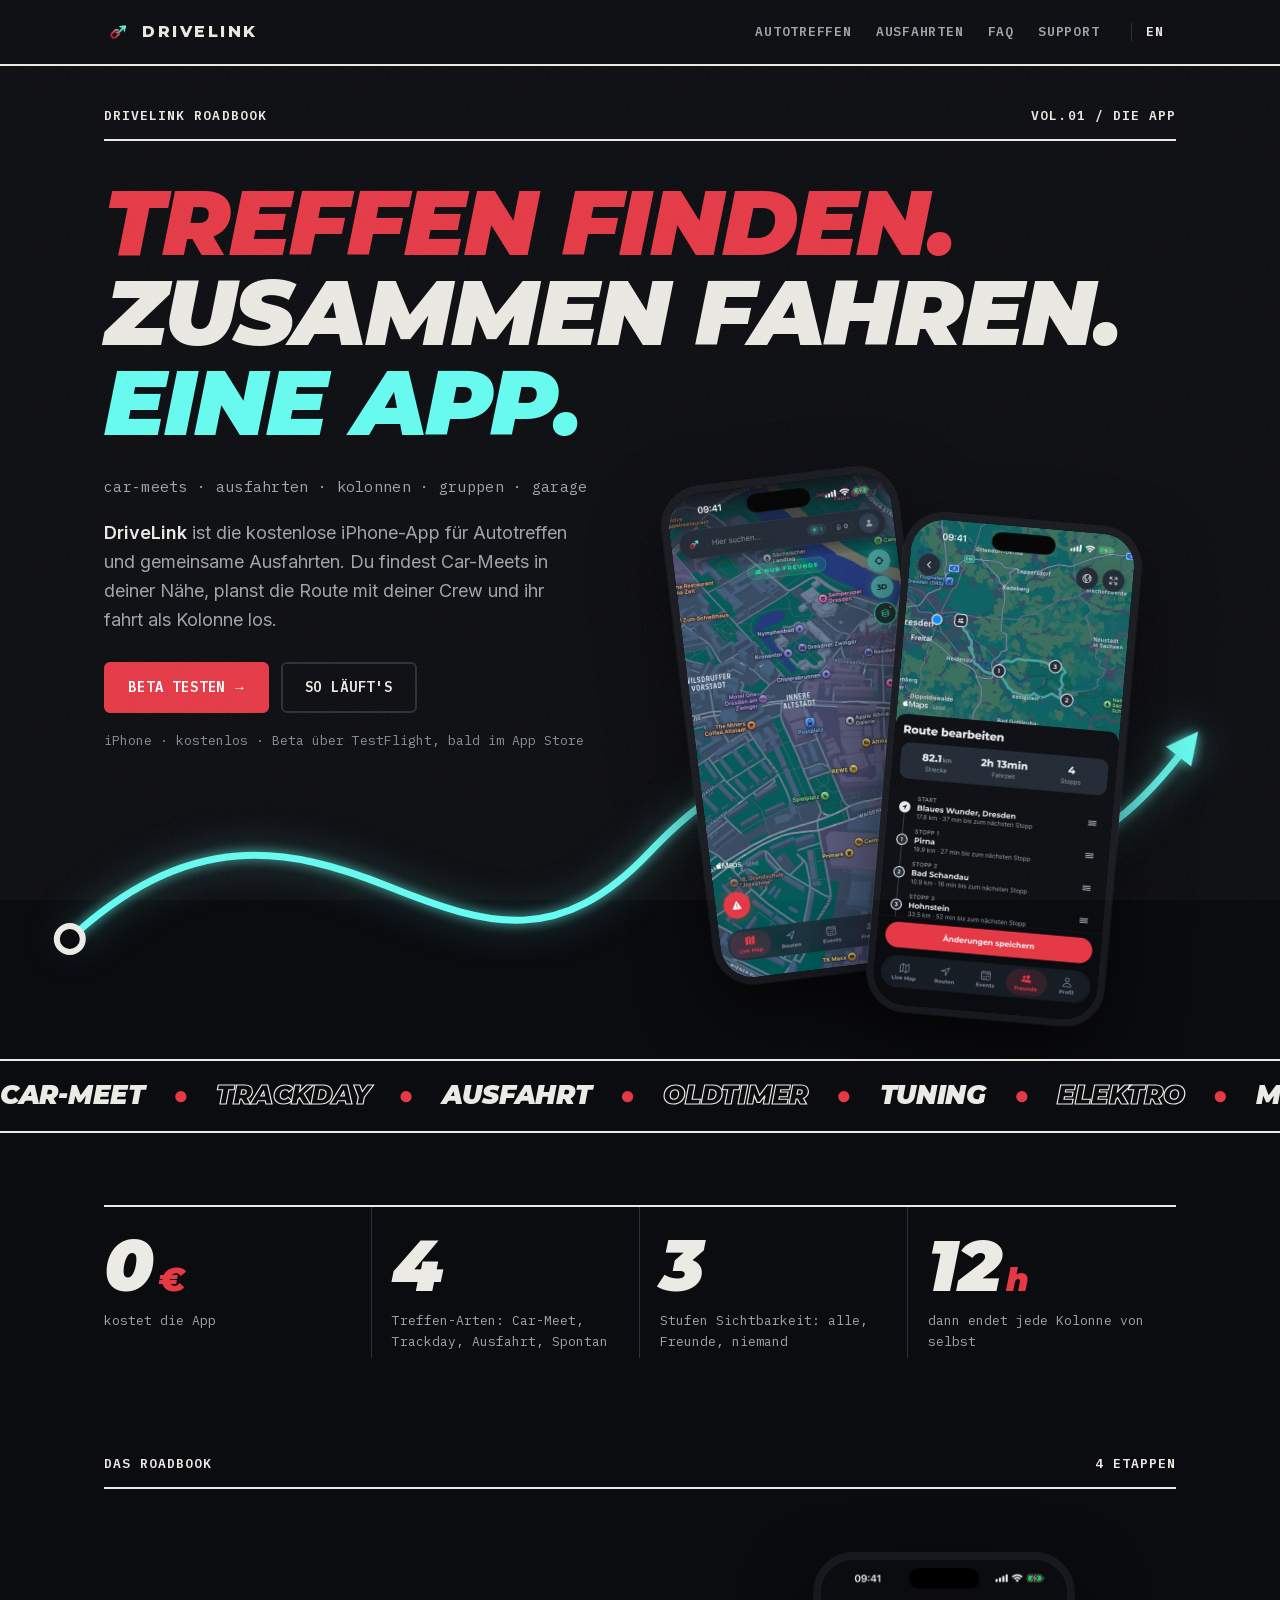
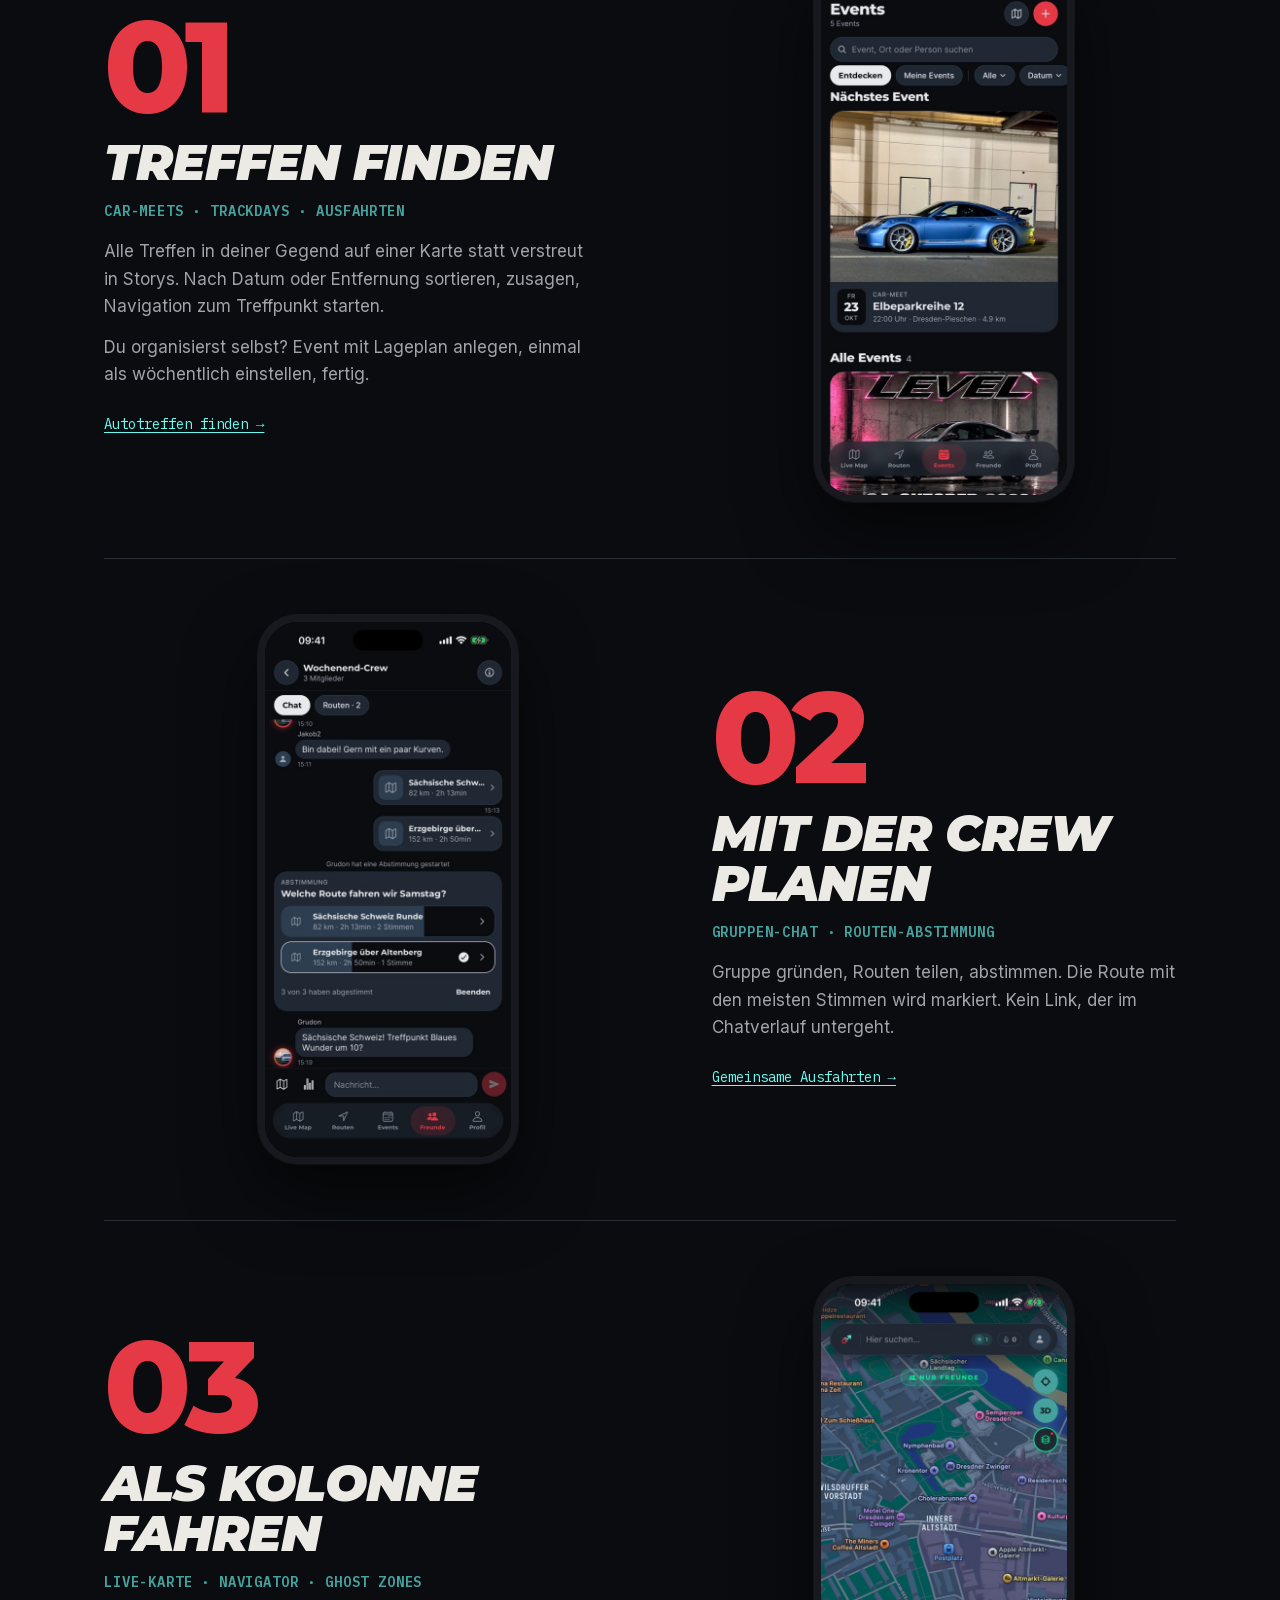
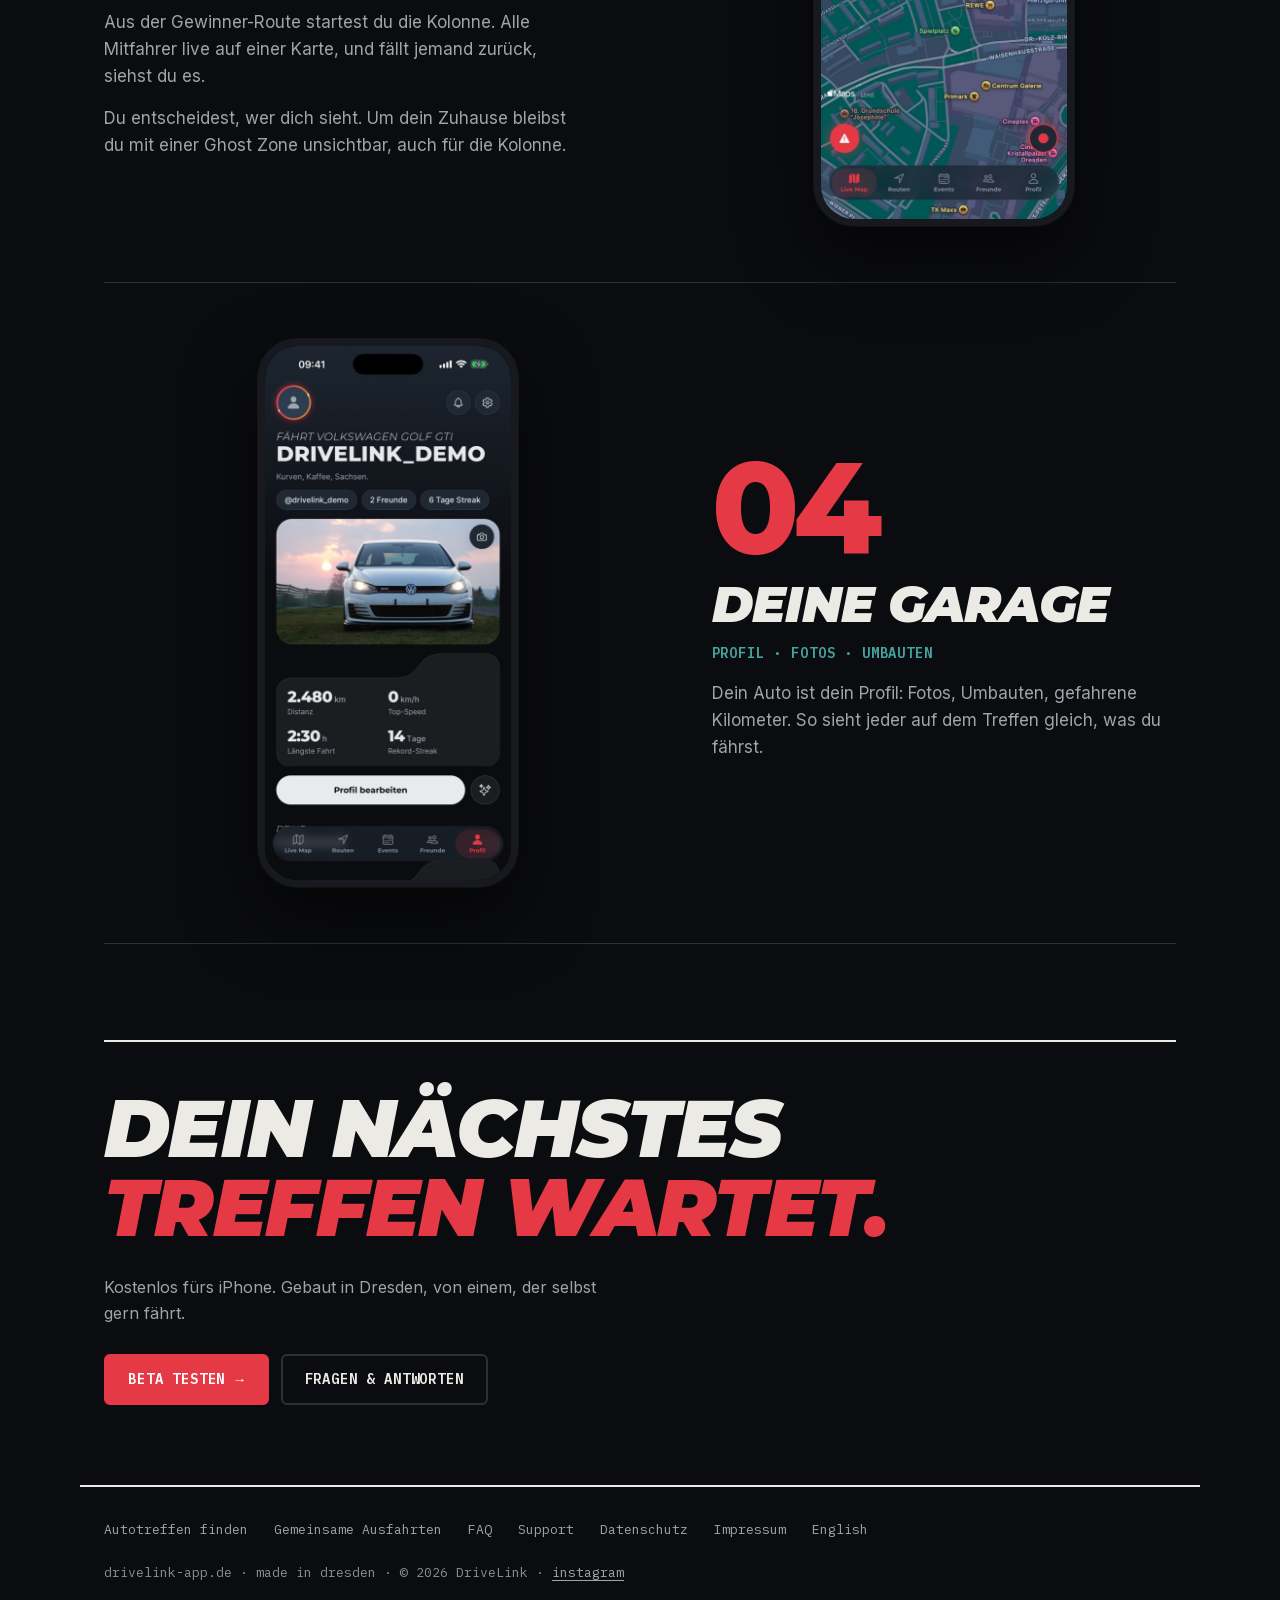
==== commit 74b9f470: "Englische Website-Fassung, Datenschutz-Abschnitt zur Website - Englische Seiten unter /en/: Startsei" ====
--- a/index.html
+++ b/index.html
@@ -6,6 +6,9 @@
   <title>DriveLink – App für Autotreffen &amp; gemeinsame Ausfahrten (iPhone)</title>
   <meta name="description" content="Kostenlose iPhone-App für Autotreffen und gemeinsame Ausfahrten: Car-Meets in deiner Nähe finden, Routen planen und als Kolonne fahren.">
   <link rel="canonical" href="https://drivelink-app.de/">
+  <link rel="alternate" hreflang="de" href="https://drivelink-app.de/">
+  <link rel="alternate" hreflang="en" href="https://drivelink-app.de/en/">
+  <link rel="alternate" hreflang="x-default" href="https://drivelink-app.de/en/">
   <!-- Nach App-Store-Freigabe wieder rein: <meta name="apple-itunes-app" content="app-id=6761045574"> -->
   <meta name="theme-color" content="#0B0C10">
   <meta property="og:type" content="website">
@@ -91,6 +94,7 @@
         <a href="gemeinsame-ausfahrten.html">Ausfahrten</a>
         <a href="faq.html">FAQ</a>
         <a href="support.html">Support</a>
+        <a class="lang" href="en/index.html" hreflang="en" lang="en" title="English version">EN</a>
       </nav>
     </div>
   </header>
@@ -229,8 +233,9 @@
         <a href="support.html">Support</a>
         <a href="datenschutz.html">Datenschutz</a>
         <a href="impressum.html">Impressum</a>
+        <a href="en/index.html" hreflang="en" lang="en">English</a>
       </div>
-      <p class="copy">drivelink-app.de · made in dresden · © 2026 · <a href="https://www.instagram.com/drivelink.app/">instagram</a></p>
+      <p class="copy">drivelink-app.de · made in dresden · © 2026 DriveLink · <a href="https://www.instagram.com/drivelink.app/">instagram</a></p>
     </div>
   </footer>
 
--- a/styles.css
+++ b/styles.css
@@ -121,6 +121,9 @@
 }
 nav.site a:hover, nav.site a[aria-current="page"] { color: var(--line); }
 nav.site a[aria-current="page"] { box-shadow: inset 0 -2px 0 var(--red); }
+/* Sprachumschalter DE/EN */
+nav.site a.lang { margin-left: 6px; padding: 0 12px; color: var(--line); }
+nav.site a.lang::before { content: ''; display: inline-block; width: 1px; height: 18px; background: var(--border); margin-right: 14px; }
 
 @media (max-width: 620px) {
   /* zweizeilig zu hoch zum Mitlaufen – scrollt mobil mit weg */
@@ -128,6 +131,9 @@
   header.site .wrap { justify-content: center; }
   nav.site { justify-content: center; }
   nav.site a { padding: 0 8px; font-size: 12px; }
+  /* DE/EN oben rechts neben das Logo, damit die Kopfzeile zweizeilig bleibt */
+  nav.site a.lang { position: absolute; top: 8px; right: 12px; margin: 0; }
+  nav.site a.lang::before { display: none; }
 }
 
 /* ── Roadbook-Leiste (Mono-Zeile mit Linie) ─────────────── */
